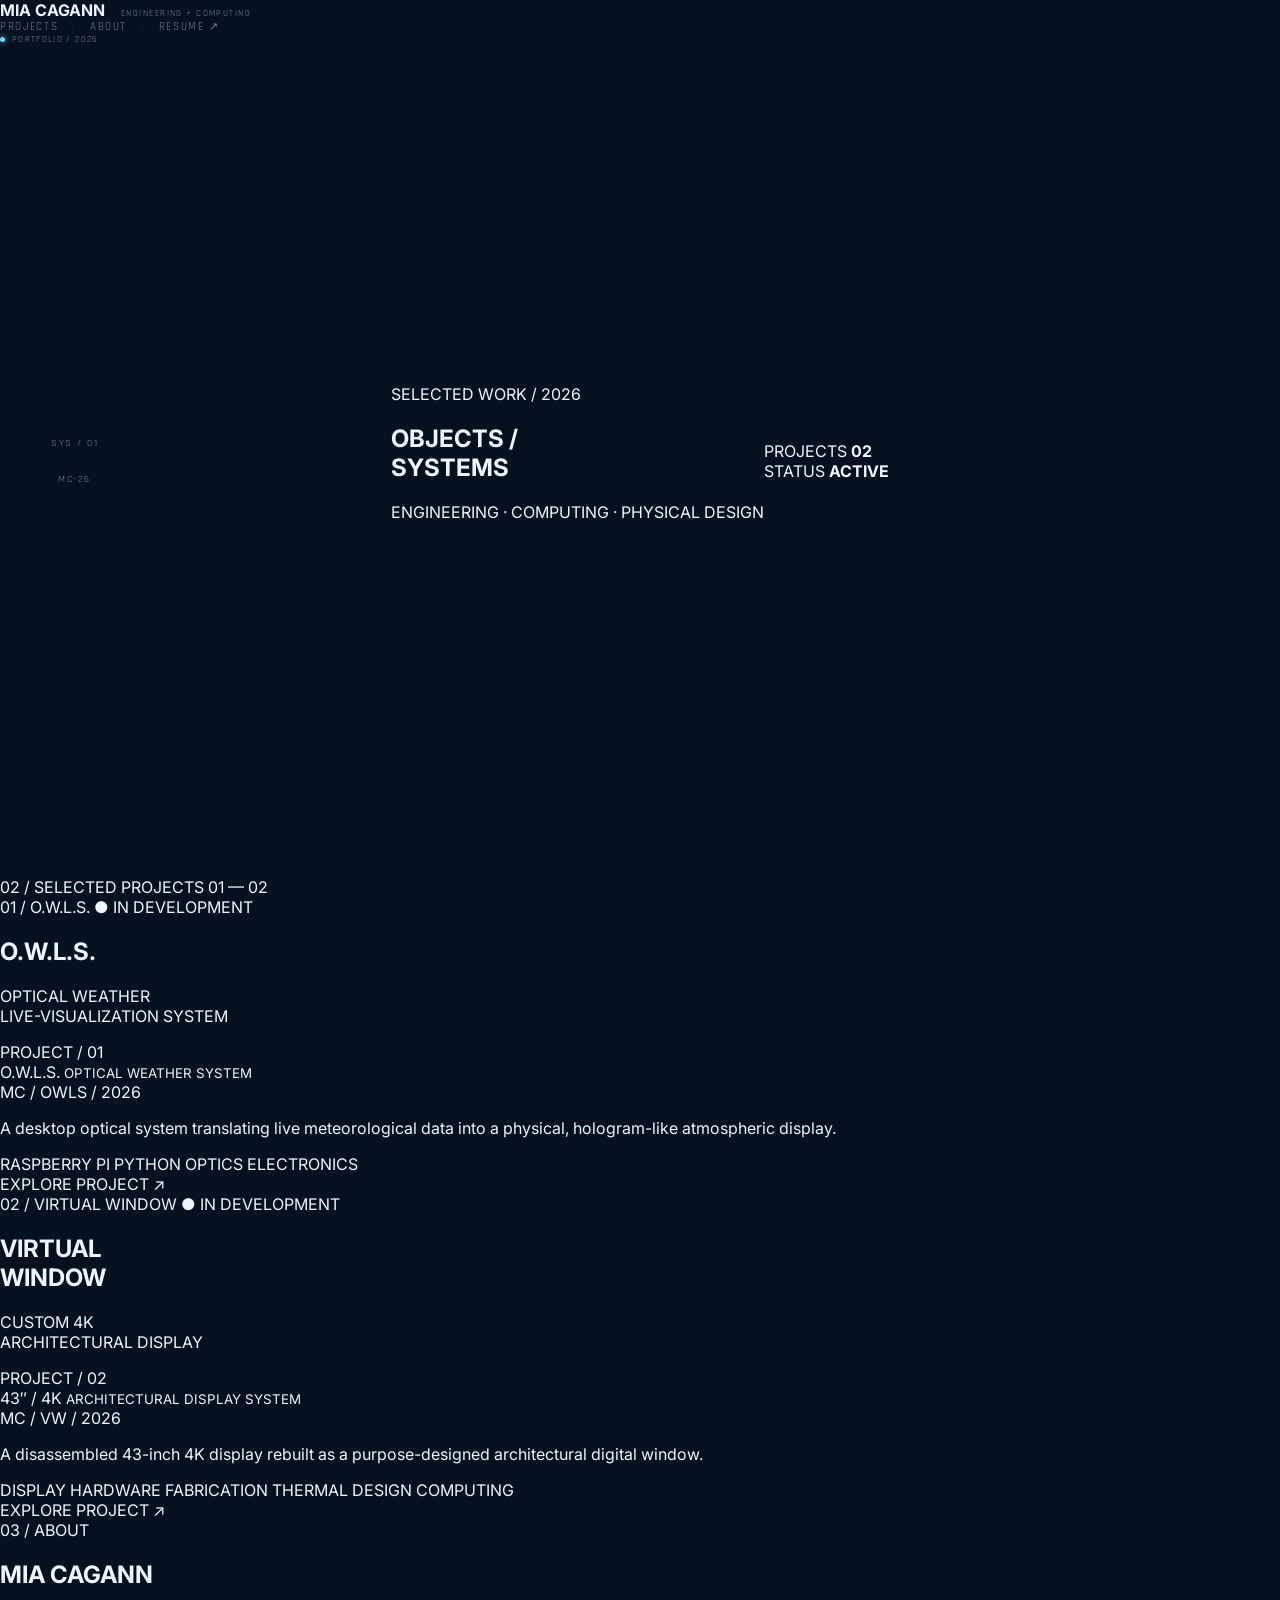
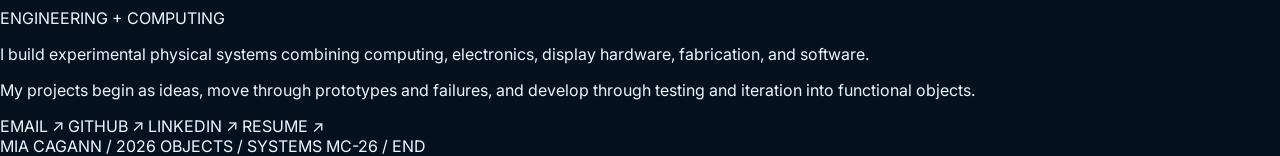
==== index.html @ 63293a2d "Update index.html" ====
<!DOCTYPE html>
<html lang="en">

<head>
    <meta charset="UTF-8">
    <meta name="viewport" content="width=device-width, initial-scale=1.0">

    <title>Mia Cagann | Engineering Portfolio</title>

    <link rel="stylesheet" href="style.css">
</head>

<body>

    <!-- HEADER -->

    <header class="site-header">

        <a class="identity" href="index.html">
            <strong>MIA CAGANN</strong>
            <span>ENGINEERING + COMPUTING</span>
        </a>

        <nav class="navigation">
            <a href="#projects">PROJECTS</a>
            <span>|</span>
            <a href="#about">ABOUT</a>
            <span>|</span>
            <a href="#">RESUME ↗</a>
        </nav>

        <div class="system-status">
            <span class="status-dot"></span>
            <span>PORTFOLIO / 2026</span>
        </div>

    </header>


    <main>

        <!-- HERO -->

        <section class="hero">

            <div class="hero-index">
                <span>SYS / 01</span>
                <div></div>
                <span>MC-26</span>
            </div>

            <div class="hero-main">

                <span class="eyebrow">SELECTED WORK / 2026</span>

                <h1>
                    OBJECTS /<br>
                    SYSTEMS
                </h1>

                <p>
                    ENGINEERING · COMPUTING · PHYSICAL DESIGN
                </p>

            </div>

            <div class="hero-meta">

                <div>
                    <span>PROJECTS</span>
                    <strong>02</strong>
                </div>

                <div>
                    <span>STATUS</span>
                    <strong class="active">ACTIVE</strong>
                </div>

            </div>

        </section>


        <!-- PROJECTS -->

        <section class="work" id="projects">

            <div class="work-heading">
                <span>02 / SELECTED PROJECTS</span>
                <span>01 — 02</span>
            </div>


            <!-- PROJECT 01 -->

            <article class="project project-left">

                <div class="project-topline">

                    <span>01 / O.W.L.S.</span>

                    <span class="active">
                        ● IN DEVELOPMENT
                    </span>

                </div>


                <div class="project-title">

                    <h2>O.W.L.S.</h2>

                    <p>
                        OPTICAL WEATHER<br>
                        LIVE-VISUALIZATION SYSTEM
                    </p>

                </div>


                <a class="project-image" href="owls.html">

                    <div class="image-grid"></div>

                    <span class="image-label">
                        PROJECT / 01
                    </span>

                    <div class="image-center">
                        <span>O.W.L.S.</span>
                        <small>OPTICAL WEATHER SYSTEM</small>
                    </div>

                    <span class="image-code">
                        MC / OWLS / 2026
                    </span>

                </a>


                <div class="project-bottom">

                    <p class="project-summary">
                        A desktop optical system translating live
                        meteorological data into a physical,
                        hologram-like atmospheric display.
                    </p>

                    <div class="project-tags">
                        <span>RASPBERRY PI</span>
                        <span>PYTHON</span>
                        <span>OPTICS</span>
                        <span>ELECTRONICS</span>
                    </div>

                    <a class="project-link" href="owls.html">
                        EXPLORE PROJECT ↗
                    </a>

                </div>

            </article>


            <!-- PROJECT 02 -->

            <article class="project project-right">

                <div class="project-topline">

                    <span>02 / VIRTUAL WINDOW</span>

                    <span class="active">
                        ● IN DEVELOPMENT
                    </span>

                </div>


                <div class="project-title">

                    <h2>
                        VIRTUAL<br>
                        WINDOW
                    </h2>

                    <p>
                        CUSTOM 4K<br>
                        ARCHITECTURAL DISPLAY
                    </p>

                </div>


                <a class="project-image" href="virtual-window.html">

                    <div class="image-grid"></div>

                    <span class="image-label">
                        PROJECT / 02
                    </span>

                    <div class="image-center">
                        <span>43″ / 4K</span>
                        <small>ARCHITECTURAL DISPLAY SYSTEM</small>
                    </div>

                    <span class="image-code">
                        MC / VW / 2026
                    </span>

                </a>


                <div class="project-bottom">

                    <p class="project-summary">
                        A disassembled 43-inch 4K display rebuilt
                        as a purpose-designed architectural
                        digital window.
                    </p>

                    <div class="project-tags">
                        <span>DISPLAY HARDWARE</span>
                        <span>FABRICATION</span>
                        <span>THERMAL DESIGN</span>
                        <span>COMPUTING</span>
                    </div>

                    <a class="project-link" href="virtual-window.html">
                        EXPLORE PROJECT ↗
                    </a>

                </div>

            </article>

        </section>


        <!-- ABOUT -->

        <section class="about" id="about">

            <div class="about-heading">
                <span>03 / ABOUT</span>
            </div>

            <div class="about-layout">

                <div class="about-name">
                    <h2>MIA CAGANN</h2>
                    <span>ENGINEERING + COMPUTING</span>
                </div>

                <div class="about-text">

                    <p>
                        I build experimental physical systems combining
                        computing, electronics, display hardware,
                        fabrication, and software.
                    </p>

                    <p>
                        My projects begin as ideas, move through prototypes
                        and failures, and develop through testing and
                        iteration into functional objects.
                    </p>

                </div>

                <div class="about-links">
                    <a href="mailto:YOUR-EMAIL-HERE">EMAIL ↗</a>
                    <a href="https://github.com/mcag05">GITHUB ↗</a>
                    <a href="#">LINKEDIN ↗</a>
                    <a href="#">RESUME ↗</a>
                </div>

            </div>

        </section>

    </main>


    <!-- FOOTER -->

    <footer class="footer">

        <span>MIA CAGANN / 2026</span>

        <span>
            OBJECTS / SYSTEMS
        </span>

        <span>MC-26 / END</span>

    </footer>

</body>

</html>
---- style.css ----
@import url('https://fonts.googleapis.com/css2?family=Inter:wght@300;400;500&family=Rajdhani:wght@400;500;600&display=swap');

:root {
    --background: #06111f;
    --text: #edf5ff;
    --muted: #70859b;
    --accent: #79cfff;
    --line: rgba(121, 207, 255, 0.18);
}

/* RESET */

* {
    box-sizing: border-box;
}

html,
body {
    margin: 0;
    padding: 0;
    width: 100%;
    min-height: 100%;
}

body {
    background: #06111f;
    color: #edf5ff;
    font-family: 'Inter', Arial, sans-serif;
}

a {
    color: inherit;
    text-decoration: none;
}

/* HEADER */

/* HEADER */

.hud-header {
    width: 92%;
    height: 68px;
    margin: 0 auto;

    display: flex;
    align-items: center;
    justify-content: space-between;

    border-bottom: 1px solid var(--line);
}

.identity {
    display: flex;
    align-items: baseline;
    gap: 16px;
}

.identity h1 {
    margin: 0;

    font-family: 'Rajdhani', sans-serif;
    font-size: 18px;
    font-weight: 500;
    letter-spacing: 0.14em;

    color: var(--text);
}

.identity span {
    font-family: 'Rajdhani', sans-serif;
    font-size: 9px;
    letter-spacing: 0.16em;

    color: var(--muted);
}

.navigation {
    display: flex;
    align-items: center;
    gap: 14px;

    font-family: 'Rajdhani', sans-serif;
    font-size: 11px;
    letter-spacing: 0.15em;
}

.navigation a {
    color: var(--muted);
    transition: color 0.2s ease;
}

.navigation a:hover {
    color: var(--accent);
}

.navigation span {
    color: var(--line);
}

.system-status {
    display: flex;
    align-items: center;
    gap: 7px;

    font-family: 'Rajdhani', sans-serif;
    font-size: 9px;
    letter-spacing: 0.15em;

    color: var(--muted);
}

.status-dot {
    width: 5px;
    height: 5px;

    background: var(--accent);
    border-radius: 50%;

    box-shadow: 0 0 6px var(--accent);
}

/* HERO */

.hero {
    width: 92%;
    height: calc(100vh - 68px);
    min-height: 600px;
    margin: 0 auto;

    position: relative;

    display: flex;
    flex-direction: row;
    align-items: center;
    justify-content: center;
}

.hero-content {
    width: min(70%, 1000px);
}

.hero-label {
    margin: 0 0 20px;

    font-family: 'Rajdhani', sans-serif;
    font-size: 12px;
    letter-spacing: 0.28em;

    color: #79cfff;
}

.hero-content h2 {
    margin: 0;

    font-family: 'Rajdhani', sans-serif;
    font-size: clamp(64px, 7vw, 120px);
    font-weight: 500;
    line-height: 0.88;
    letter-spacing: -0.02em;

    color: #edf5ff;
}

.hero-description {
    margin: 28px 0 0;

    font-family: 'Rajdhani', sans-serif;
    font-size: 10px;
    font-weight: 400;
    letter-spacing: 0.18em;

    color: var(--muted);
}

/* LEFT HUD INDEX */

.hero-index {
    position: absolute;
    left: 0;
    top: 50%;

    transform: translateY(-50%);

    display: flex;
    flex-direction: column;
    align-items: center;
    gap: 12px;

    font-family: 'Rajdhani', sans-serif;
    font-size: 10px;
    letter-spacing: 0.15em;

    color: #70859b;
}

.index-line {
    width: 1px;
    height: 70px;

    background: rgba(121, 207, 255, 0.18);
}

/* BOTTOM-RIGHT DATA */

.hero-data {
    position: absolute;
    right: 0;
    bottom: 45px;

    display: flex;
    flex-direction: row;
    gap: 45px;
}

.data-item {
    display: flex;
    flex-direction: column;
    gap: 5px;
}

.data-label {
    font-family: 'Rajdhani', sans-serif;
    font-size: 9px;
    letter-spacing: 0.20em;

    color: #70859b;
}

.data-value {
    font-family: 'Rajdhani', sans-serif;
    font-size: 13px;
    letter-spacing: 0.12em;

    color: #edf5ff;
}

.data-value.active {
    color: #79cfff;
}
/* PROJECTS */

.projects {
    width: 92%;
    margin: 0 auto;
    padding: 110px 0;
    border-top: 1px solid var(--line);
}

.section-header {
    display: grid;
    grid-template-columns: 1fr 3fr 1fr;
    align-items: end;
}

.section-number {
    font-family: 'Rajdhani', sans-serif;
    font-size: 11px;
    letter-spacing: 0.18em;
    color: var(--muted);
}

.section-title p {
    margin: 0 0 10px;

    font-family: 'Rajdhani', sans-serif;
    font-size: 9px;
    letter-spacing: 0.28em;

    color: var(--accent);
}

.section-title h2 {
    margin: 0;

    font-family: 'Rajdhani', sans-serif;
    font-size: 38px;
    font-weight: 400;
    letter-spacing: 0.08em;

    color: var(--text);
}

.section-count {
    display: flex;
    justify-content: space-between;

    font-family: 'Rajdhani', sans-serif;
    font-size: 9px;
    letter-spacing: 0.18em;

    color: var(--muted);
}
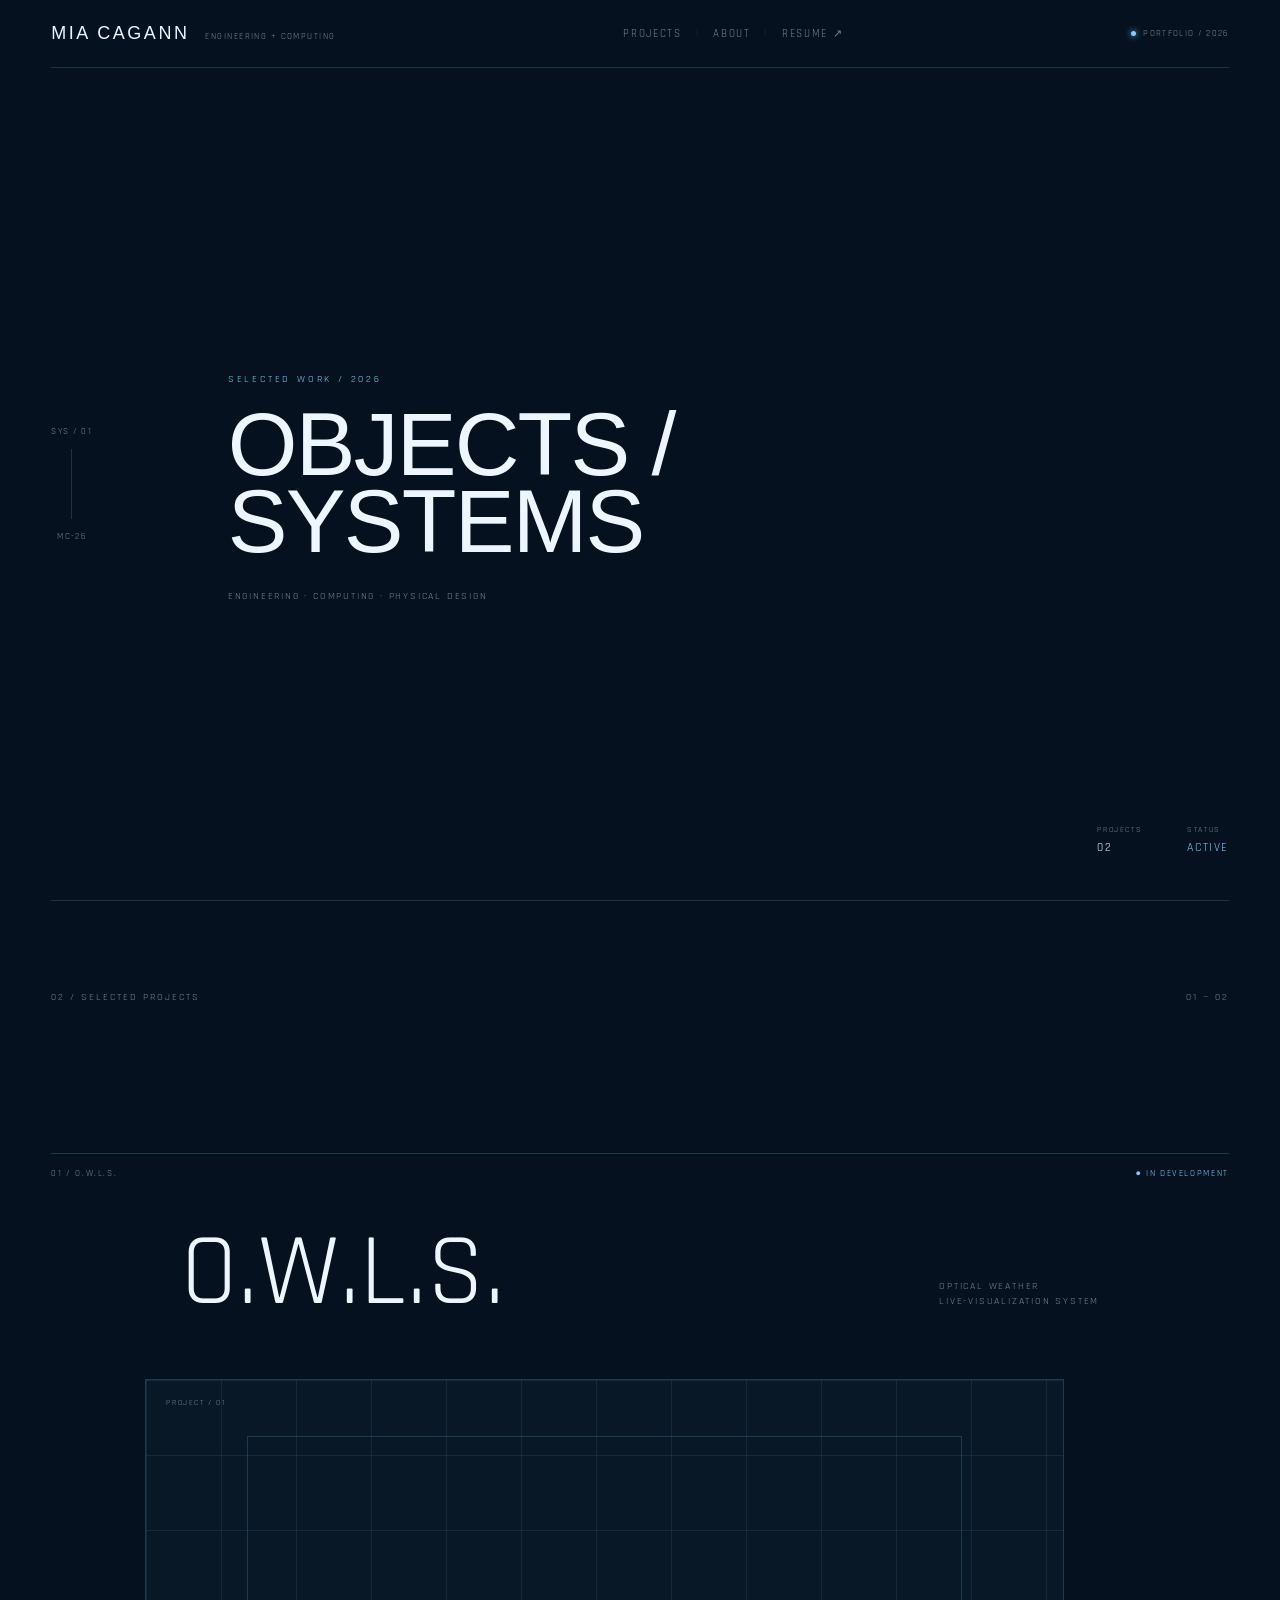
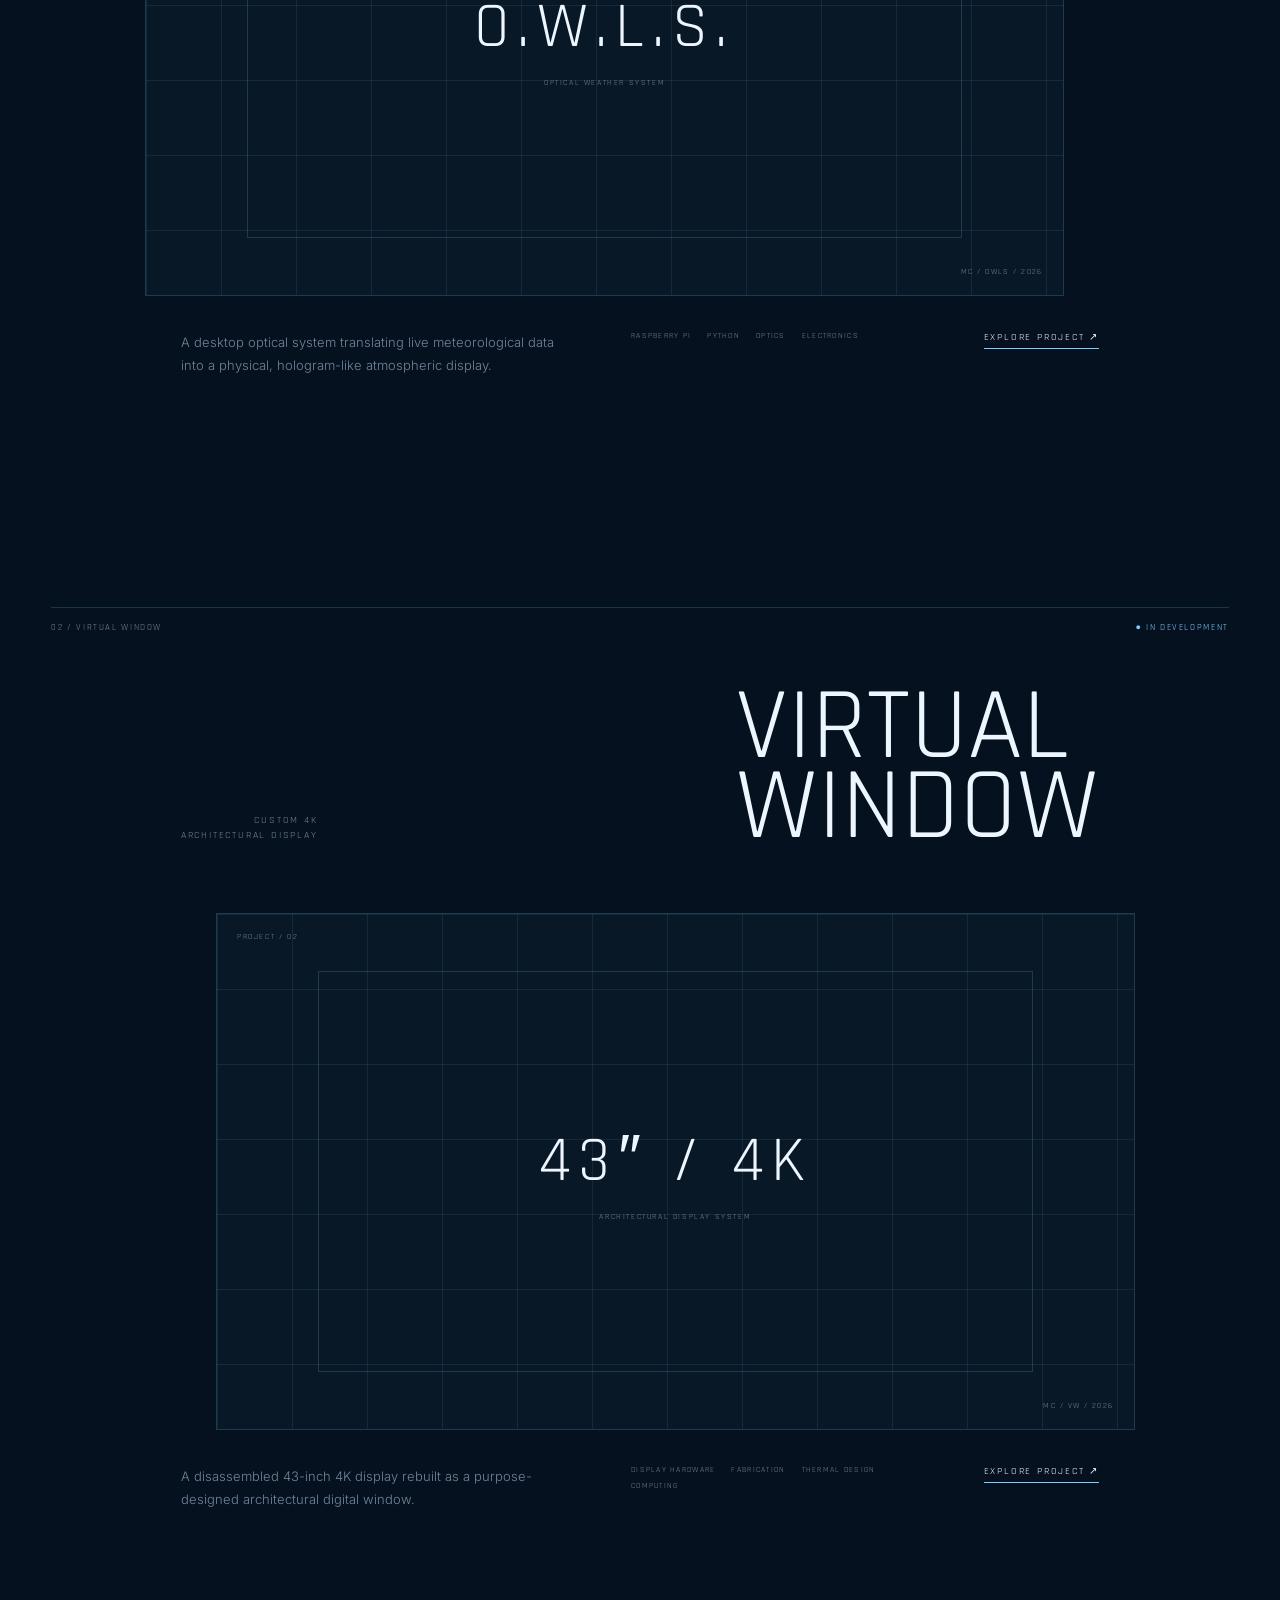
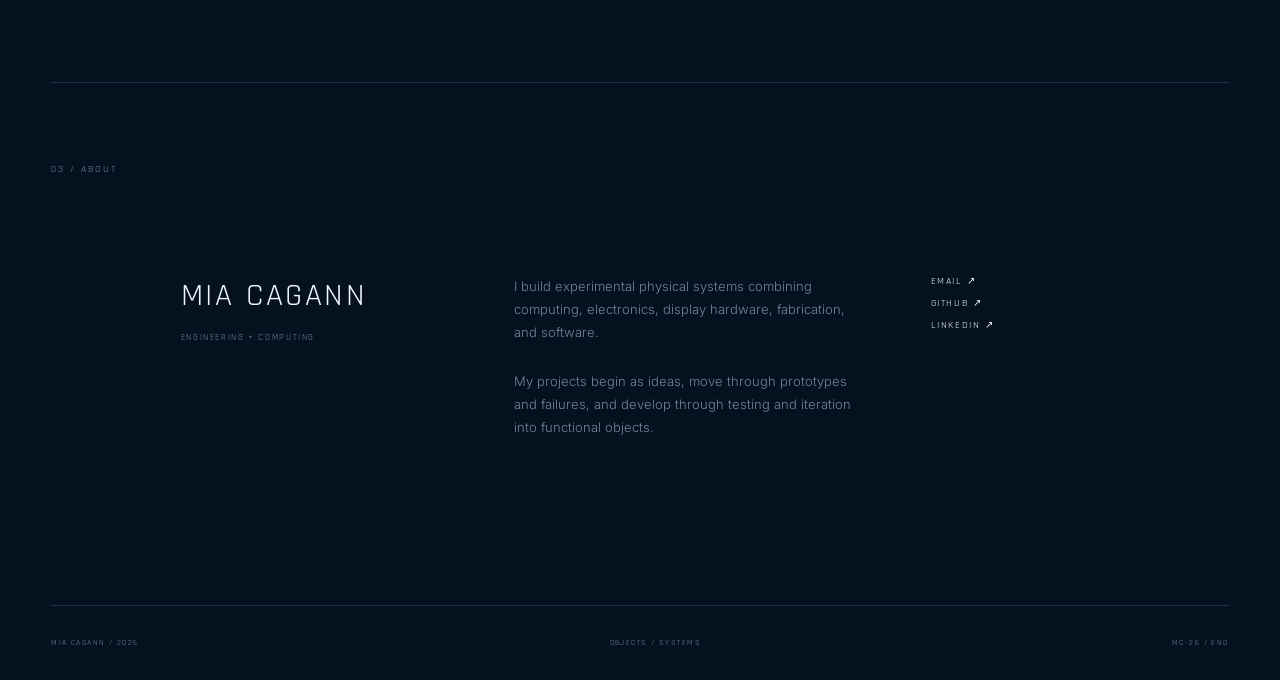
==== commit 7284d0ee: "Update index.html" ====
--- a/index.html
+++ b/index.html
@@ -270,10 +270,9 @@
                 </div>
 
                 <div class="about-links">
-                    <a href="mailto:YOUR-EMAIL-HERE">EMAIL ↗</a>
+                    <a href="mailto:mcagann80@gmail.comE">EMAIL ↗</a>
                     <a href="https://github.com/mcag05">GITHUB ↗</a>
-                    <a href="#">LINKEDIN ↗</a>
-                    <a href="#">RESUME ↗</a>
+                    <a href="https://www.linkedin.com/in/mia-cagann-6ab14032b/" target="_blank" rel="noopener noreferrer">LINKEDIN ↗</a>
                 </div>
 
             </div>
--- a/style.css
+++ b/style.css
@@ -2,29 +2,31 @@
 
 :root {
     --background: #06111f;
+    --surface: #091827;
     --text: #edf5ff;
     --muted: #70859b;
     --accent: #79cfff;
     --line: rgba(121, 207, 255, 0.18);
-}
-
-/* RESET */
+    --page: 92%;
+}
 
 * {
     box-sizing: border-box;
+}
+
+html {
+    scroll-behavior: smooth;
 }
 
 html,
 body {
     margin: 0;
     padding: 0;
-    width: 100%;
-    min-height: 100%;
 }
 
 body {
-    background: #06111f;
-    color: #edf5ff;
+    background: var(--background);
+    color: var(--text);
     font-family: 'Inter', Arial, sans-serif;
 }
 
@@ -33,12 +35,24 @@
     text-decoration: none;
 }
 
-/* HEADER */
-
-/* HEADER */
-
-.hud-header {
-    width: 92%;
+.active {
+    color: var(--accent) !important;
+}
+
+.eyebrow {
+    font-family: 'Rajdhani', sans-serif;
+    font-size: 10px;
+    letter-spacing: 0.28em;
+    color: var(--accent);
+}
+
+
+/* ============================================================
+   HEADER
+============================================================ */
+
+.site-header {
+    width: var(--page);
     height: 68px;
     margin: 0 auto;
 
@@ -55,22 +69,17 @@
     gap: 16px;
 }
 
-.identity h1 {
-    margin: 0;
-
+.identity strong {
     font-family: 'Rajdhani', sans-serif;
     font-size: 18px;
     font-weight: 500;
     letter-spacing: 0.14em;
-
-    color: var(--text);
 }
 
 .identity span {
     font-family: 'Rajdhani', sans-serif;
     font-size: 9px;
     letter-spacing: 0.16em;
-
     color: var(--muted);
 }
 
@@ -93,7 +102,7 @@
     color: var(--accent);
 }
 
-.navigation span {
+.navigation > span {
     color: var(--line);
 }
 
@@ -113,66 +122,53 @@
     width: 5px;
     height: 5px;
 
+    border-radius: 50%;
+
     background: var(--accent);
-    border-radius: 50%;
-
     box-shadow: 0 0 6px var(--accent);
 }
 
-/* HERO */
+
+/* ============================================================
+   HOME / HERO
+============================================================ */
 
 .hero {
-    width: 92%;
+    width: var(--page);
     height: calc(100vh - 68px);
-    min-height: 600px;
+    min-height: 650px;
     margin: 0 auto;
 
     position: relative;
 
     display: flex;
-    flex-direction: row;
     align-items: center;
     justify-content: center;
 }
 
-.hero-content {
-    width: min(70%, 1000px);
-}
-
-.hero-label {
-    margin: 0 0 20px;
-
-    font-family: 'Rajdhani', sans-serif;
-    font-size: 12px;
-    letter-spacing: 0.28em;
-
-    color: #79cfff;
-}
-
-.hero-content h2 {
-    margin: 0;
-
-    font-family: 'Rajdhani', sans-serif;
-    font-size: clamp(64px, 7vw, 120px);
+.hero-main {
+    width: 70%;
+}
+
+.hero-main h1 {
+    margin: 20px 0 0;
+
+    font-family: 'Rajdhani', sans-serif;
+    font-size: clamp(70px, 7vw, 120px);
     font-weight: 500;
-    line-height: 0.88;
+    line-height: 0.86;
     letter-spacing: -0.02em;
-
-    color: #edf5ff;
-}
-
-.hero-description {
-    margin: 28px 0 0;
+}
+
+.hero-main p {
+    margin: 30px 0 0;
 
     font-family: 'Rajdhani', sans-serif;
     font-size: 10px;
-    font-weight: 400;
     letter-spacing: 0.18em;
 
     color: var(--muted);
 }
-
-/* LEFT HUD INDEX */
 
 .hero-index {
     position: absolute;
@@ -187,106 +183,2302 @@
     gap: 12px;
 
     font-family: 'Rajdhani', sans-serif;
-    font-size: 10px;
+    font-size: 9px;
     letter-spacing: 0.15em;
 
-    color: #70859b;
-}
-
-.index-line {
+    color: var(--muted);
+}
+
+.hero-index div {
     width: 1px;
     height: 70px;
 
-    background: rgba(121, 207, 255, 0.18);
-}
-
-/* BOTTOM-RIGHT DATA */
-
-.hero-data {
+    background: var(--line);
+}
+
+.hero-meta {
     position: absolute;
     right: 0;
     bottom: 45px;
 
     display: flex;
-    flex-direction: row;
     gap: 45px;
 }
 
-.data-item {
+.hero-meta div {
     display: flex;
     flex-direction: column;
     gap: 5px;
 }
 
-.data-label {
+.hero-meta span {
+    font-family: 'Rajdhani', sans-serif;
+    font-size: 8px;
+    letter-spacing: 0.2em;
+
+    color: var(--muted);
+}
+
+.hero-meta strong {
+    font-family: 'Rajdhani', sans-serif;
+    font-size: 12px;
+    font-weight: 400;
+    letter-spacing: 0.12em;
+}
+
+
+/* ============================================================
+   HOME / WORK
+============================================================ */
+
+.work {
+    width: var(--page);
+    margin: 0 auto;
+    padding: 90px 0 170px;
+
+    border-top: 1px solid var(--line);
+}
+
+.work-heading {
+    display: flex;
+    justify-content: space-between;
+
+    margin-bottom: 150px;
+
+    font-family: 'Rajdhani', sans-serif;
+    font-size: 10px;
+    letter-spacing: 0.2em;
+
+    color: var(--muted);
+}
+
+
+/* ============================================================
+   HOME / PROJECT
+============================================================ */
+
+.project {
+    margin-bottom: 230px;
+}
+
+.project:last-child {
+    margin-bottom: 0;
+}
+
+.project-topline {
+    display: flex;
+    justify-content: space-between;
+
+    padding-top: 14px;
+
+    border-top: 1px solid var(--line);
+
     font-family: 'Rajdhani', sans-serif;
     font-size: 9px;
-    letter-spacing: 0.20em;
-
-    color: #70859b;
-}
-
-.data-value {
-    font-family: 'Rajdhani', sans-serif;
+    letter-spacing: 0.18em;
+
+    color: var(--muted);
+}
+
+.project-title {
+    width: 78%;
+    margin: 55px auto 65px;
+
+    display: flex;
+    align-items: flex-end;
+    justify-content: space-between;
+}
+
+.project-title h2 {
+    margin: 0;
+
+    font-family: 'Rajdhani', sans-serif;
+    font-size: clamp(70px, 8vw, 130px);
+    font-weight: 400;
+    line-height: 0.78;
+    letter-spacing: 0.01em;
+}
+
+.project-title p {
+    margin: 0 0 5px;
+
+    font-family: 'Rajdhani', sans-serif;
+    font-size: 10px;
+    line-height: 1.5;
+    letter-spacing: 0.18em;
+
+    color: var(--muted);
+}
+
+.project-right .project-title {
+    flex-direction: row-reverse;
+}
+
+.project-right .project-title p {
+    text-align: right;
+}
+
+
+/* ============================================================
+   HOME / PROJECT IMAGE
+============================================================ */
+
+.project-image {
+    width: 78%;
+    aspect-ratio: 16 / 9;
+    margin: 0 auto;
+
+    display: block;
+    position: relative;
+
+    overflow: hidden;
+
+    border: 1px solid var(--line);
+    background: var(--surface);
+}
+
+.project-left .project-image {
+    margin-left: 8%;
+}
+
+.project-right .project-image {
+    margin-right: 8%;
+}
+
+.image-grid {
+    position: absolute;
+    inset: 0;
+
+    opacity: 0.55;
+
+    background-image:
+        linear-gradient(var(--line) 1px, transparent 1px),
+        linear-gradient(90deg, var(--line) 1px, transparent 1px);
+
+    background-size: 75px 75px;
+}
+
+.project-image::after,
+.case-visual::after {
+    content: "";
+
+    position: absolute;
+    inset: 11%;
+
+    border: 1px solid var(--line);
+}
+
+.image-label {
+    position: absolute;
+    left: 20px;
+    top: 18px;
+
+    z-index: 2;
+
+    font-family: 'Rajdhani', sans-serif;
+    font-size: 8px;
+    letter-spacing: 0.2em;
+
+    color: var(--muted);
+}
+
+.image-center {
+    position: absolute;
+    inset: 0;
+
+    z-index: 2;
+
+    display: flex;
+    flex-direction: column;
+    align-items: center;
+    justify-content: center;
+}
+
+.image-center > span {
+    font-family: 'Rajdhani', sans-serif;
+    font-size: clamp(40px, 5vw, 80px);
+    letter-spacing: 0.12em;
+}
+
+.image-center small {
+    margin-top: 10px;
+
+    font-family: 'Rajdhani', sans-serif;
+    font-size: 8px;
+    letter-spacing: 0.2em;
+
+    color: var(--muted);
+}
+
+.image-code {
+    position: absolute;
+    right: 20px;
+    bottom: 18px;
+
+    z-index: 2;
+
+    font-family: 'Rajdhani', sans-serif;
+    font-size: 8px;
+    letter-spacing: 0.18em;
+
+    color: var(--muted);
+}
+
+
+/* ============================================================
+   HOME / PROJECT DESCRIPTION
+============================================================ */
+
+.project-bottom {
+    width: 78%;
+    margin: 35px auto 0;
+
+    display: grid;
+    grid-template-columns: 2fr 1.5fr auto;
+    gap: 60px;
+
+    align-items: start;
+}
+
+.project-summary {
+    max-width: 480px;
+    margin: 0;
+
     font-size: 13px;
-    letter-spacing: 0.12em;
-
-    color: #edf5ff;
-}
-
-.data-value.active {
-    color: #79cfff;
-}
-/* PROJECTS */
-
-.projects {
-    width: 92%;
+    font-weight: 300;
+    line-height: 1.8;
+
+    color: var(--muted);
+}
+
+.project-tags {
+    display: flex;
+    flex-wrap: wrap;
+    gap: 6px 16px;
+
+    font-family: 'Rajdhani', sans-serif;
+    font-size: 8px;
+    letter-spacing: 0.16em;
+
+    color: var(--muted);
+}
+
+.project-link {
+    padding-bottom: 5px;
+
+    border-bottom: 1px solid var(--accent);
+
+    white-space: nowrap;
+
+    font-family: 'Rajdhani', sans-serif;
+    font-size: 10px;
+    letter-spacing: 0.18em;
+
+    color: var(--text);
+}
+
+.project-link:hover {
+    color: var(--accent);
+}
+
+
+/* ============================================================
+   ABOUT
+============================================================ */
+
+.about {
+    width: var(--page);
     margin: 0 auto;
-    padding: 110px 0;
+    padding: 80px 0 140px;
+
     border-top: 1px solid var(--line);
 }
 
-.section-header {
+.about-heading {
+    margin-bottom: 100px;
+
+    font-family: 'Rajdhani', sans-serif;
+    font-size: 10px;
+    letter-spacing: 0.2em;
+
+    color: var(--muted);
+}
+
+.about-layout {
+    width: 78%;
+    margin: 0 auto;
+
+    display: grid;
+    grid-template-columns: 1.5fr 2fr 1fr;
+    gap: 80px;
+}
+
+.about-name h2 {
+    margin: 0 0 8px;
+
+    font-family: 'Rajdhani', sans-serif;
+    font-size: 32px;
+    font-weight: 400;
+    letter-spacing: 0.08em;
+}
+
+.about-name span {
+    font-family: 'Rajdhani', sans-serif;
+    font-size: 9px;
+    letter-spacing: 0.18em;
+
+    color: var(--muted);
+}
+
+.about-text p {
+    margin: 0 0 25px;
+
+    font-size: 13px;
+    font-weight: 300;
+    line-height: 1.8;
+
+    color: var(--muted);
+}
+
+.about-links {
+    display: flex;
+    flex-direction: column;
+    gap: 10px;
+
+    font-family: 'Rajdhani', sans-serif;
+    font-size: 10px;
+    letter-spacing: 0.16em;
+}
+
+.about-links a:hover {
+    color: var(--accent);
+}
+
+
+/* ============================================================
+   FOOTER
+============================================================ */
+
+.footer {
+    width: var(--page);
+    min-height: 75px;
+    margin: 0 auto;
+
+    display: flex;
+    align-items: center;
+    justify-content: space-between;
+
+    border-top: 1px solid var(--line);
+
+    font-family: 'Rajdhani', sans-serif;
+    font-size: 8px;
+    letter-spacing: 0.18em;
+
+    color: var(--muted);
+}
+
+
+/* ============================================================
+   CASE STUDY HERO
+============================================================ */
+
+.case-hero {
+    width: var(--page);
+    min-height: 700px;
+    margin: 0 auto;
+
     display: grid;
     grid-template-columns: 1fr 3fr 1fr;
-    align-items: end;
-}
-
-.section-number {
+    align-items: center;
+}
+
+.case-number {
+    align-self: center;
+
+    font-family: 'Rajdhani', sans-serif;
+    font-size: 10px;
+    letter-spacing: 0.2em;
+
+    color: var(--muted);
+}
+
+.case-title h1 {
+    margin: 20px 0 25px;
+
+    font-family: 'Rajdhani', sans-serif;
+    font-size: clamp(75px, 9vw, 145px);
+    font-weight: 400;
+    line-height: 0.8;
+    letter-spacing: 0.01em;
+}
+
+.case-title p {
+    margin: 0;
+
     font-family: 'Rajdhani', sans-serif;
     font-size: 11px;
+    line-height: 1.5;
+    letter-spacing: 0.2em;
+
+    color: var(--muted);
+}
+
+.case-status {
+    display: flex;
+    flex-direction: column;
+    gap: 22px;
+}
+
+.case-status div {
+    display: flex;
+    flex-direction: column;
+    gap: 4px;
+}
+
+.case-status span {
+    font-family: 'Rajdhani', sans-serif;
+    font-size: 8px;
     letter-spacing: 0.18em;
-    color: var(--muted);
-}
-
-.section-title p {
-    margin: 0 0 10px;
+
+    color: var(--muted);
+}
+
+.case-status strong {
+    font-family: 'Rajdhani', sans-serif;
+    font-size: 11px;
+    font-weight: 400;
+    letter-spacing: 0.12em;
+}
+
+
+/* ============================================================
+   CASE STUDY HERO IMAGE
+============================================================ */
+
+.case-visual {
+    width: 84%;
+    aspect-ratio: 16 / 8;
+    margin: 0 auto 170px;
+
+    position: relative;
+
+    overflow: hidden;
+
+    border: 1px solid var(--line);
+    background: var(--surface);
+}
+
+
+/* ============================================================
+   CASE STUDY SECTIONS
+============================================================ */
+
+.case-section {
+    width: var(--page);
+    margin: 0 auto;
+    padding: 120px 0;
+
+    display: grid;
+    grid-template-columns: 1fr 2fr 2fr;
+
+    border-top: 1px solid var(--line);
+}
+
+.case-section-number {
+    font-family: 'Rajdhani', sans-serif;
+    font-size: 10px;
+    letter-spacing: 0.18em;
+
+    color: var(--muted);
+}
+
+.case-section-title {
+    padding-right: 70px;
+}
+
+.case-section-title > span {
+    display: block;
+    margin-bottom: 15px;
 
     font-family: 'Rajdhani', sans-serif;
     font-size: 9px;
-    letter-spacing: 0.28em;
+    letter-spacing: 0.22em;
 
     color: var(--accent);
 }
 
-.section-title h2 {
+.case-section-title h2 {
     margin: 0;
 
     font-family: 'Rajdhani', sans-serif;
-    font-size: 38px;
-    font-weight: 400;
-    letter-spacing: 0.08em;
+    font-size: clamp(36px, 4vw, 62px);
+    font-weight: 400;
+    line-height: 0.9;
+    letter-spacing: 0.02em;
+}
+
+.case-section-content {
+    max-width: 680px;
+}
+
+.case-section-content > p {
+    margin: 0 0 35px;
+    max-width: 600px;
+
+    font-size: 13px;
+    font-weight: 300;
+    line-height: 1.9;
+
+    color: var(--muted);
+}
+
+.case-section-content .large-copy {
+    font-family: 'Rajdhani', sans-serif;
+    font-size: clamp(22px, 2.4vw, 36px);
+    font-weight: 400;
+    line-height: 1.25;
 
     color: var(--text);
 }
 
-.section-count {
+
+/* ============================================================
+   PROCESS IMAGE PLACEHOLDERS
+============================================================ */
+
+.process-placeholder {
+    width: 100%;
+    aspect-ratio: 16 / 10;
+    margin: 50px 0 15px;
+
+    display: flex;
+    align-items: center;
+    justify-content: center;
+
+    border: 1px solid var(--line);
+
+    background:
+        linear-gradient(var(--line) 1px, transparent 1px),
+        linear-gradient(90deg, var(--line) 1px, transparent 1px),
+        var(--surface);
+
+    background-size: 60px 60px;
+
+    font-family: 'Rajdhani', sans-serif;
+    font-size: 9px;
+    letter-spacing: 0.2em;
+
+    color: var(--muted);
+}
+
+.process-placeholder.tall {
+    aspect-ratio: 4 / 3;
+}
+
+.caption {
+    font-family: 'Rajdhani', sans-serif;
+    font-size: 8px !important;
+    letter-spacing: 0.16em;
+}
+
+
+/* ============================================================
+   ENGINEERING DRAWINGS
+============================================================ */
+
+.drawing-block {
+    width: 100%;
+    margin-top: 55px;
+}
+
+.drawing-image {
+    width: 100%;
+    padding: 18px;
+
+    overflow: hidden;
+
+    background: #edf5ff;
+    border: 1px solid var(--line);
+}
+
+.drawing-image img {
+    display: block;
+
+    width: 100%;
+    height: auto;
+
+    transition: transform 0.35s ease;
+}
+
+.drawing-image:hover img {
+    transform: scale(1.015);
+}
+
+.drawing-caption {
+    padding: 16px 0;
+
+    display: grid;
+    grid-template-columns: 1fr 1fr;
+    gap: 30px;
+
+    border-bottom: 1px solid var(--line);
+}
+
+.drawing-caption div {
+    display: flex;
+    flex-direction: column;
+    gap: 4px;
+}
+
+.drawing-caption span {
+    font-family: 'Rajdhani', sans-serif;
+    font-size: 8px;
+    letter-spacing: 0.18em;
+
+    color: var(--muted);
+}
+
+.drawing-caption strong {
+    font-family: 'Rajdhani', sans-serif;
+    font-size: 10px;
+    font-weight: 400;
+    letter-spacing: 0.12em;
+}
+
+
+/* ============================================================
+   SPECS
+============================================================ */
+
+.spec-grid {
+    margin-top: 55px;
+
+    display: grid;
+    grid-template-columns: repeat(2, 1fr);
+
+    border-top: 1px solid var(--line);
+}
+
+.spec-grid div {
+    padding: 18px 15px 18px 0;
+
+    display: flex;
+    flex-direction: column;
+    gap: 6px;
+
+    border-bottom: 1px solid var(--line);
+}
+
+.spec-grid div:nth-child(odd) {
+    border-right: 1px solid var(--line);
+}
+
+.spec-grid div:nth-child(even) {
+    padding-left: 20px;
+}
+
+.spec-grid span,
+.build-status span {
+    font-family: 'Rajdhani', sans-serif;
+    font-size: 8px;
+    letter-spacing: 0.18em;
+
+    color: var(--muted);
+}
+
+.spec-grid strong,
+.build-status strong {
+    font-family: 'Rajdhani', sans-serif;
+    font-size: 12px;
+    font-weight: 400;
+    letter-spacing: 0.12em;
+}
+
+
+/* ============================================================
+   COMPONENTS
+============================================================ */
+
+.component-list {
+    border-top: 1px solid var(--line);
+}
+
+.component-list > div {
+    padding: 20px 0;
+
+    display: grid;
+    grid-template-columns: 50px 1.3fr 1fr;
+    gap: 20px;
+
+    border-bottom: 1px solid var(--line);
+}
+
+.component-list span {
+    font-family: 'Rajdhani', sans-serif;
+    font-size: 9px;
+
+    color: var(--muted);
+}
+
+.component-list strong {
+    font-family: 'Rajdhani', sans-serif;
+    font-size: 11px;
+    font-weight: 400;
+    letter-spacing: 0.12em;
+}
+
+.component-list p {
+    margin: 0;
+
+    font-size: 11px;
+
+    color: var(--muted);
+}
+
+
+/* ============================================================
+   DATA MAPPING
+============================================================ */
+
+.mapping-list {
+    margin-top: 50px;
+
+    border-top: 1px solid var(--line);
+}
+
+.mapping-list > div {
+    padding: 18px 0;
+
     display: flex;
     justify-content: space-between;
 
+    border-bottom: 1px solid var(--line);
+
+    font-family: 'Rajdhani', sans-serif;
+    font-size: 10px;
+    letter-spacing: 0.15em;
+}
+
+.mapping-list span {
+    color: var(--muted);
+}
+
+.mapping-list strong {
+    font-weight: 400;
+}
+
+
+/* ============================================================
+   TEST LOG
+============================================================ */
+
+.test-log {
+    border-top: 1px solid var(--line);
+}
+
+.test-log > div {
+    padding: 22px 0;
+
+    display: grid;
+    grid-template-columns: 110px 1fr 1fr;
+    gap: 20px;
+
+    border-bottom: 1px solid var(--line);
+}
+
+.test-log span {
+    font-family: 'Rajdhani', sans-serif;
+    font-size: 8px;
+    letter-spacing: 0.16em;
+
+    color: var(--muted);
+}
+
+.test-log strong {
+    font-family: 'Rajdhani', sans-serif;
+    font-size: 11px;
+    font-weight: 400;
+    letter-spacing: 0.12em;
+}
+
+.test-log p {
+    margin: 0;
+
+    font-size: 11px;
+
+    color: var(--muted);
+}
+
+
+/* ============================================================
+   BUILD STATUS
+============================================================ */
+
+.build-status {
+    margin-top: 50px;
+    padding: 18px 0;
+
+    display: flex;
+    justify-content: space-between;
+
+    border-top: 1px solid var(--line);
+    border-bottom: 1px solid var(--line);
+}
+
+
+/* ============================================================
+   NEXT PROJECT
+============================================================ */
+
+.final-section {
+    padding-bottom: 160px;
+}
+
+.next-project {
+    width: var(--page);
+    margin: 0 auto 130px;
+    padding: 35px 0;
+
+    display: flex;
+    align-items: flex-end;
+    justify-content: space-between;
+
+    border-top: 1px solid var(--line);
+    border-bottom: 1px solid var(--line);
+}
+
+.next-project span {
     font-family: 'Rajdhani', sans-serif;
     font-size: 9px;
     letter-spacing: 0.18em;
 
     color: var(--muted);
 }
+
+.next-project strong {
+    font-family: 'Rajdhani', sans-serif;
+    font-size: clamp(30px, 4vw, 58px);
+    font-weight: 400;
+    letter-spacing: 0.04em;
+}
+
+.next-project:hover strong {
+    color: var(--accent);
+}
+
+
+/* ============================================================
+   TABLET
+============================================================ */
+
+@media (max-width: 900px) {
+
+    .identity span,
+    .system-status {
+        display: none;
+    }
+
+    .hero-main {
+        width: 78%;
+    }
+
+    .project-title,
+    .project-image,
+    .project-bottom,
+    .about-layout {
+        width: 88%;
+    }
+
+    .project-left .project-image,
+    .project-right .project-image {
+        margin-left: auto;
+        margin-right: auto;
+    }
+
+    .project-bottom {
+        grid-template-columns: 1fr 1fr;
+    }
+
+    .project-link {
+        grid-column: 1 / -1;
+        justify-self: start;
+    }
+
+    .about-layout {
+        grid-template-columns: 1fr 2fr;
+    }
+
+    .about-links {
+        grid-column: 2;
+    }
+
+    .case-hero {
+        grid-template-columns: 1fr 4fr;
+    }
+
+    .case-status {
+        grid-column: 2;
+        flex-direction: row;
+        margin-bottom: 60px;
+    }
+
+    .case-section {
+        grid-template-columns: 1fr 3fr;
+    }
+
+    .case-section-content {
+        grid-column: 2;
+        margin-top: 60px;
+    }
+}
+
+
+/* ============================================================
+   MOBILE
+============================================================ */
+
+@media (max-width: 600px) {
+
+    :root {
+        --page: 90%;
+    }
+
+    .site-header {
+        height: auto;
+        min-height: 76px;
+
+        flex-direction: column;
+        align-items: flex-start;
+        justify-content: center;
+        gap: 8px;
+
+        padding: 15px 0;
+    }
+
+    .navigation {
+        font-size: 9px;
+        gap: 8px;
+    }
+
+    .hero {
+        height: auto;
+        min-height: 650px;
+
+        justify-content: flex-start;
+    }
+
+    .hero-main {
+        width: 100%;
+        padding-left: 30px;
+    }
+
+    .hero-main h1 {
+        font-size: 54px;
+    }
+
+    .hero-index {
+        display: none;
+    }
+
+    .hero-meta {
+        left: 30px;
+        right: auto;
+
+        gap: 30px;
+    }
+
+    .work {
+        padding-top: 70px;
+    }
+
+    .work-heading {
+        margin-bottom: 100px;
+    }
+
+    .project {
+        margin-bottom: 150px;
+    }
+
+    .project-title {
+        width: 100%;
+        margin: 45px 0;
+
+        display: block;
+    }
+
+    .project-right .project-title {
+        display: block;
+    }
+
+    .project-right .project-title p {
+        text-align: left;
+    }
+
+    .project-title h2 {
+        margin-bottom: 25px;
+
+        font-size: 58px;
+    }
+
+    .project-image {
+        width: 100%;
+        aspect-ratio: 4 / 5;
+    }
+
+    .project-bottom {
+        width: 100%;
+
+        display: block;
+    }
+
+    .project-tags {
+        margin: 30px 0;
+    }
+
+    .project-link {
+        display: inline-block;
+    }
+
+    .about {
+        padding-bottom: 100px;
+    }
+
+    .about-heading {
+        margin-bottom: 70px;
+    }
+
+    .about-layout {
+        width: 100%;
+
+        display: block;
+    }
+
+    .about-text {
+        margin: 50px 0;
+    }
+
+    .footer {
+        padding: 25px 0;
+        gap: 20px;
+
+        flex-wrap: wrap;
+    }
+
+    .case-hero {
+        min-height: 620px;
+
+        display: block;
+
+        padding: 110px 0 70px;
+    }
+
+    .case-number {
+        margin-bottom: 60px;
+    }
+
+    .case-title h1 {
+        font-size: 64px;
+    }
+
+    .case-status {
+        margin-top: 70px;
+
+        display: flex;
+        flex-direction: row;
+        flex-wrap: wrap;
+        gap: 30px;
+    }
+
+    .case-visual {
+        width: 90%;
+        aspect-ratio: 4 / 5;
+        margin-bottom: 100px;
+    }
+
+    .case-section {
+        padding: 80px 0;
+
+        display: block;
+    }
+
+    .case-section-number {
+        margin-bottom: 40px;
+    }
+
+    .case-section-title {
+        padding: 0;
+        margin-bottom: 60px;
+    }
+
+    .case-section-content {
+        margin: 0;
+    }
+
+    .component-list > div,
+    .test-log > div {
+        display: block;
+    }
+
+    .component-list span,
+    .component-list strong,
+    .component-list p,
+    .test-log span,
+    .test-log strong,
+    .test-log p {
+        display: block;
+        margin-bottom: 8px;
+    }
+
+    .spec-grid {
+        grid-template-columns: 1fr;
+    }
+
+    .spec-grid div:nth-child(odd) {
+        border-right: none;
+    }
+
+    .spec-grid div:nth-child(even) {
+        padding-left: 0;
+    }
+
+    .drawing-image {
+        padding: 8px;
+    }
+
+    .drawing-caption {
+        grid-template-columns: 1fr;
+        gap: 12px;
+    }
+
+    .next-project {
+        align-items: flex-start;
+        flex-direction: column;
+        gap: 25px;
+    }
+}
+/* ============================================================
+   O.W.L.S. / LIVE PROJECT PAGE
+============================================================ */
+
+
+/* ------------------------------------------------------------
+   CONCEPT HERO
+------------------------------------------------------------ */
+
+.owls-concept-visual {
+    background:
+        radial-gradient(
+            circle at center,
+            rgba(121, 207, 255, 0.07),
+            transparent 40%
+        ),
+        var(--surface);
+}
+
+.owls-concept-center {
+    position: absolute;
+    inset: 0;
+    z-index: 2;
+
+    display: flex;
+    flex-direction: column;
+    align-items: center;
+    justify-content: center;
+}
+
+.owls-concept-center strong {
+    margin-top: 35px;
+
+    font-family: 'Rajdhani', sans-serif;
+    font-size: 13px;
+    font-weight: 400;
+    letter-spacing: 0.25em;
+}
+
+.owls-concept-center small {
+    margin-top: 9px;
+
+    font-family: 'Rajdhani', sans-serif;
+    font-size: 8px;
+    letter-spacing: 0.2em;
+
+    color: var(--muted);
+}
+
+
+/* ABSTRACT CLOUD SYMBOL */
+
+.concept-cloud {
+    width: 150px;
+    height: 70px;
+
+    position: relative;
+
+    opacity: 0.85;
+
+    filter: drop-shadow(
+        0 0 16px rgba(121, 207, 255, 0.22)
+    );
+}
+
+.concept-cloud span {
+    position: absolute;
+
+    display: block;
+
+    border: 1px solid var(--accent);
+
+    background: rgba(121, 207, 255, 0.025);
+}
+
+.concept-cloud span:nth-child(1) {
+    width: 75px;
+    height: 50px;
+
+    left: 38px;
+    bottom: 0;
+
+    border-radius: 50%;
+}
+
+.concept-cloud span:nth-child(2) {
+    width: 55px;
+    height: 40px;
+
+    left: 10px;
+    bottom: 0;
+
+    border-radius: 50%;
+}
+
+.concept-cloud span:nth-child(3) {
+    width: 60px;
+    height: 42px;
+
+    right: 5px;
+    bottom: 0;
+
+    border-radius: 50%;
+}
+
+
+/* ============================================================
+   PROJECT STATUS MODULE
+============================================================ */
+
+.owls-status-section {
+    width: var(--page);
+    margin: 0 auto 170px;
+
+    padding: 0 0 80px;
+
+    border-top: 1px solid var(--line);
+    border-bottom: 1px solid var(--line);
+}
+
+
+/* STATUS HEADER */
+
+.status-heading {
+    padding: 22px 0 55px;
+
+    display: flex;
+    justify-content: space-between;
+}
+
+.status-heading > div {
+    display: flex;
+    flex-direction: column;
+    gap: 5px;
+}
+
+.status-heading span {
+    font-family: 'Rajdhani', sans-serif;
+    font-size: 8px;
+    letter-spacing: 0.2em;
+
+    color: var(--muted);
+}
+
+.status-heading strong {
+    font-family: 'Rajdhani', sans-serif;
+    font-size: 11px;
+    font-weight: 400;
+    letter-spacing: 0.16em;
+}
+
+.status-build {
+    text-align: right;
+}
+
+
+/* ============================================================
+   ANIMATED PROGRESS BAR
+============================================================ */
+
+.development-progress {
+    margin-bottom: 70px;
+}
+
+.progress-header {
+    margin-bottom: 14px;
+
+    display: flex;
+    justify-content: space-between;
+    align-items: flex-end;
+}
+
+.progress-header span {
+    font-family: 'Rajdhani', sans-serif;
+    font-size: 10px;
+    letter-spacing: 0.18em;
+
+    color: var(--muted);
+}
+
+.progress-header strong {
+    font-family: 'Rajdhani', sans-serif;
+    font-size: 22px;
+    font-weight: 400;
+    letter-spacing: 0.08em;
+
+    color: var(--accent);
+}
+
+.progress-header strong span {
+    font-size: inherit;
+    color: inherit;
+}
+
+.progress-track {
+    width: 100%;
+    height: 5px;
+
+    position: relative;
+
+    overflow: hidden;
+
+    background: rgba(121, 207, 255, 0.08);
+
+    border-left: 1px solid var(--accent);
+    border-right: 1px solid var(--line);
+}
+
+.progress-fill {
+    width: 0%;
+    height: 100%;
+
+    position: relative;
+
+    background: var(--accent);
+
+    box-shadow:
+        0 0 8px rgba(121, 207, 255, 0.6),
+        0 0 20px rgba(121, 207, 255, 0.18);
+
+    transition:
+        width 1.8s cubic-bezier(0.16, 1, 0.3, 1);
+}
+
+.progress-fill::after {
+    content: "";
+
+    position: absolute;
+
+    width: 40px;
+    height: 100%;
+
+    right: 0;
+    top: 0;
+
+    background: linear-gradient(
+        90deg,
+        transparent,
+        rgba(255, 255, 255, 0.65)
+    );
+}
+
+.progress-scale {
+    margin-top: 9px;
+
+    display: flex;
+    justify-content: space-between;
+
+    font-family: 'Rajdhani', sans-serif;
+    font-size: 7px;
+    letter-spacing: 0.12em;
+
+    color: var(--muted);
+}
+
+
+/* ============================================================
+   CURRENT PHASE
+============================================================ */
+
+.current-phase {
+    margin-bottom: 65px;
+    padding: 28px 0;
+
+    display: grid;
+    grid-template-columns: 1fr 2fr 2fr;
+    gap: 50px;
+
+    border-top: 1px solid var(--line);
+    border-bottom: 1px solid var(--line);
+}
+
+.current-phase > span {
+    font-family: 'Rajdhani', sans-serif;
+    font-size: 9px;
+    letter-spacing: 0.18em;
+
+    color: var(--accent);
+}
+
+.current-phase > strong {
+    font-family: 'Rajdhani', sans-serif;
+    font-size: 15px;
+    font-weight: 400;
+    letter-spacing: 0.12em;
+}
+
+.current-phase > p {
+    margin: 0;
+
+    font-size: 11px;
+    font-weight: 300;
+    line-height: 1.7;
+
+    color: var(--muted);
+}
+
+
+/* ============================================================
+   MILESTONES
+============================================================ */
+
+.milestone-list {
+    border-top: 1px solid var(--line);
+}
+
+.milestone {
+    min-height: 52px;
+
+    display: grid;
+    grid-template-columns: 70px 1fr 160px;
+    align-items: center;
+
+    border-bottom: 1px solid var(--line);
+}
+
+.milestone-number {
+    font-family: 'Rajdhani', sans-serif;
+    font-size: 9px;
+
+    color: var(--muted);
+}
+
+.milestone strong {
+    font-family: 'Rajdhani', sans-serif;
+    font-size: 11px;
+    font-weight: 400;
+    letter-spacing: 0.14em;
+}
+
+.milestone-state {
+    justify-self: end;
+
+    display: flex;
+    align-items: center;
+    gap: 7px;
+
+    font-family: 'Rajdhani', sans-serif;
+    font-size: 8px;
+    letter-spacing: 0.16em;
+}
+
+.milestone.complete .milestone-state {
+    color: var(--text);
+}
+
+.milestone.current {
+    position: relative;
+
+    background:
+        linear-gradient(
+            90deg,
+            rgba(121, 207, 255, 0.045),
+            transparent 45%
+        );
+}
+
+.milestone.current::before {
+    content: "";
+
+    position: absolute;
+
+    left: 0;
+    top: 0;
+    bottom: 0;
+
+    width: 2px;
+
+    background: var(--accent);
+
+    box-shadow:
+        0 0 8px rgba(121, 207, 255, 0.7);
+}
+
+.milestone.current .milestone-state {
+    color: var(--accent);
+}
+
+.milestone.queued {
+    color: var(--muted);
+}
+
+
+/* PULSING CURRENT DOT */
+
+.milestone-dot {
+    width: 5px;
+    height: 5px;
+
+    display: inline-block;
+
+    border-radius: 50%;
+
+    background: var(--accent);
+
+    box-shadow:
+        0 0 7px var(--accent);
+
+    animation: owlsPulse 2.4s ease-in-out infinite;
+}
+
+@keyframes owlsPulse {
+
+    0%,
+    100% {
+        opacity: 0.45;
+        box-shadow:
+            0 0 3px rgba(121, 207, 255, 0.35);
+    }
+
+    50% {
+        opacity: 1;
+        box-shadow:
+            0 0 9px rgba(121, 207, 255, 0.9);
+    }
+
+}
+
+
+/* STATUS FOOTER */
+
+.status-footer {
+    margin-top: 50px;
+
+    display: flex;
+    justify-content: space-between;
+}
+
+.status-footer > div {
+    display: flex;
+    flex-direction: column;
+    gap: 5px;
+}
+
+.status-footer > div:last-child {
+    text-align: right;
+}
+
+.status-footer span {
+    font-family: 'Rajdhani', sans-serif;
+    font-size: 8px;
+    letter-spacing: 0.18em;
+
+    color: var(--muted);
+}
+
+.status-footer strong {
+    font-family: 'Rajdhani', sans-serif;
+    font-size: 10px;
+    font-weight: 400;
+    letter-spacing: 0.14em;
+}
+
+
+/* ============================================================
+   DESIGN PRINCIPLES
+============================================================ */
+
+.design-principles {
+    margin-top: 55px;
+
+    border-top: 1px solid var(--line);
+}
+
+.design-principles > div {
+    padding: 22px 0;
+
+    display: grid;
+    grid-template-columns: 50px 1.3fr 1.5fr;
+    gap: 20px;
+
+    border-bottom: 1px solid var(--line);
+}
+
+.design-principles span {
+    font-family: 'Rajdhani', sans-serif;
+    font-size: 9px;
+
+    color: var(--muted);
+}
+
+.design-principles strong {
+    font-family: 'Rajdhani', sans-serif;
+    font-size: 11px;
+    font-weight: 400;
+    letter-spacing: 0.12em;
+}
+
+.design-principles p {
+    margin: 0;
+
+    font-size: 11px;
+    line-height: 1.6;
+
+    color: var(--muted);
+}
+
+
+/* ============================================================
+   OPTICAL DIAGRAM
+============================================================ */
+
+.optical-diagram {
+    width: 100%;
+    height: 380px;
+    margin: 60px 0 30px;
+
+    position: relative;
+
+    overflow: hidden;
+
+    border: 1px solid var(--line);
+
+    background:
+        linear-gradient(var(--line) 1px, transparent 1px),
+        linear-gradient(90deg, var(--line) 1px, transparent 1px),
+        var(--surface);
+
+    background-size: 50px 50px;
+}
+
+.optical-screen {
+    position: absolute;
+
+    width: 40%;
+    height: 10px;
+
+    left: 10%;
+    bottom: 55px;
+
+    background: var(--accent);
+
+    box-shadow:
+        0 0 12px rgba(121, 207, 255, 0.35);
+}
+
+.optical-screen span {
+    position: absolute;
+
+    left: 0;
+    top: 18px;
+
+    font-family: 'Rajdhani', sans-serif;
+    font-size: 8px;
+    letter-spacing: 0.16em;
+
+    color: var(--muted);
+}
+
+.optical-glass {
+    position: absolute;
+
+    width: 230px;
+    height: 1px;
+
+    left: 36%;
+    top: 48%;
+
+    transform: rotate(-45deg);
+
+    transform-origin: center;
+
+    background: var(--accent);
+
+    box-shadow:
+        0 0 8px rgba(121, 207, 255, 0.25);
+}
+
+.optical-glass span {
+    position: absolute;
+
+    top: -20px;
+    left: 65px;
+
+    transform: rotate(45deg);
+
+    font-family: 'Rajdhani', sans-serif;
+    font-size: 7px;
+    letter-spacing: 0.14em;
+
+    color: var(--muted);
+}
+
+.optical-path {
+    position: absolute;
+
+    width: 1px;
+    height: 160px;
+
+    left: 42%;
+    bottom: 65px;
+
+    border-left: 1px dashed rgba(121, 207, 255, 0.45);
+}
+
+.optical-image {
+    position: absolute;
+
+    right: 17%;
+    top: 42%;
+
+    width: 115px;
+    height: 70px;
+
+    display: flex;
+    align-items: center;
+    justify-content: center;
+
+    border: 1px dashed var(--accent);
+
+    font-family: 'Rajdhani', sans-serif;
+    font-size: 7px;
+    letter-spacing: 0.14em;
+
+    color: var(--accent);
+}
+
+.optical-viewer {
+    position: absolute;
+
+    right: 5%;
+    top: 47%;
+
+    font-family: 'Rajdhani', sans-serif;
+    font-size: 8px;
+    letter-spacing: 0.15em;
+
+    color: var(--muted);
+}
+
+
+/* ============================================================
+   SYSTEM FLOW
+============================================================ */
+
+.system-flow {
+    margin: 55px 0;
+
+    display: flex;
+    align-items: stretch;
+}
+
+.system-flow > div {
+    flex: 1;
+
+    min-height: 95px;
+    padding: 15px;
+
+    display: flex;
+    flex-direction: column;
+    justify-content: space-between;
+
+    border: 1px solid var(--line);
+}
+
+.system-flow span {
+    font-family: 'Rajdhani', sans-serif;
+    font-size: 8px;
+
+    color: var(--muted);
+}
+
+.system-flow strong {
+    font-family: 'Rajdhani', sans-serif;
+    font-size: 9px;
+    font-weight: 400;
+    letter-spacing: 0.1em;
+}
+
+.system-flow i {
+    width: 30px;
+
+    display: flex;
+    align-items: center;
+    justify-content: center;
+
+    font-style: normal;
+
+    color: var(--accent);
+}
+
+
+/* ============================================================
+   CURRENT DEVELOPMENT
+============================================================ */
+
+.owls-current-section {
+    background:
+        linear-gradient(
+            90deg,
+            rgba(121, 207, 255, 0.018),
+            transparent 50%
+        );
+}
+
+.current-development-badge,
+.future-status {
+    margin-bottom: 35px;
+
+    display: flex;
+    align-items: center;
+    gap: 8px;
+
+    font-family: 'Rajdhani', sans-serif;
+    font-size: 9px;
+    letter-spacing: 0.18em;
+
+    color: var(--accent);
+}
+
+.future-status {
+    color: var(--muted);
+}
+
+
+/* ============================================================
+   PENDING ARTIFACT
+============================================================ */
+
+.pending-artifact {
+    width: 100%;
+    aspect-ratio: 16 / 10;
+    margin-top: 55px;
+
+    position: relative;
+
+    display: flex;
+    flex-direction: column;
+    align-items: center;
+    justify-content: center;
+
+    overflow: hidden;
+
+    border: 1px solid var(--line);
+
+    background:
+        linear-gradient(var(--line) 1px, transparent 1px),
+        linear-gradient(90deg, var(--line) 1px, transparent 1px),
+        var(--surface);
+
+    background-size: 55px 55px;
+}
+
+.pending-artifact > span {
+    margin-bottom: 10px;
+
+    font-family: 'Rajdhani', sans-serif;
+    font-size: 8px;
+    letter-spacing: 0.2em;
+
+    color: var(--accent);
+}
+
+.pending-artifact > strong {
+    font-family: 'Rajdhani', sans-serif;
+    font-size: 18px;
+    font-weight: 400;
+    letter-spacing: 0.14em;
+}
+
+.pending-artifact > small {
+    margin-top: 12px;
+
+    font-family: 'Rajdhani', sans-serif;
+    font-size: 7px;
+    letter-spacing: 0.15em;
+
+    color: var(--muted);
+}
+
+.pending-crosshair::before,
+.pending-crosshair::after {
+    content: "";
+
+    position: absolute;
+
+    left: 50%;
+    top: 50%;
+
+    background: rgba(121, 207, 255, 0.12);
+}
+
+.pending-crosshair::before {
+    width: 1px;
+    height: 100%;
+
+    top: 0;
+}
+
+.pending-crosshair::after {
+    width: 100%;
+    height: 1px;
+
+    left: 0;
+}
+
+
+/* ============================================================
+   FUTURE PHASES
+============================================================ */
+
+.future-phase {
+    opacity: 0.78;
+}
+
+
+/* ============================================================
+   SOFTWARE STACK
+============================================================ */
+
+.software-stack {
+    margin-top: 50px;
+
+    display: grid;
+    grid-template-columns: repeat(2, 1fr);
+
+    border-top: 1px solid var(--line);
+}
+
+.software-stack > div {
+    padding: 18px 0;
+
+    display: flex;
+    flex-direction: column;
+    gap: 6px;
+
+    border-bottom: 1px solid var(--line);
+}
+
+.software-stack > div:nth-child(odd) {
+    border-right: 1px solid var(--line);
+}
+
+.software-stack > div:nth-child(even) {
+    padding-left: 20px;
+}
+
+.software-stack span {
+    font-family: 'Rajdhani', sans-serif;
+    font-size: 8px;
+    letter-spacing: 0.16em;
+
+    color: var(--muted);
+}
+
+.software-stack strong {
+    font-family: 'Rajdhani', sans-serif;
+    font-size: 11px;
+    font-weight: 400;
+    letter-spacing: 0.12em;
+}
+
+
+/* ============================================================
+   DEVELOPMENT LOG
+============================================================ */
+
+.development-log {
+    margin-top: 55px;
+
+    border-top: 1px solid var(--line);
+}
+
+.log-entry {
+    display: grid;
+    grid-template-columns: 150px 1fr;
+
+    padding: 30px 0;
+
+    border-bottom: 1px solid var(--line);
+}
+
+.log-meta {
+    display: flex;
+    flex-direction: column;
+    gap: 5px;
+}
+
+.log-meta span {
+    font-family: 'Rajdhani', sans-serif;
+    font-size: 8px;
+    letter-spacing: 0.14em;
+
+    color: var(--muted);
+}
+
+.log-meta strong {
+    font-family: 'Rajdhani', sans-serif;
+    font-size: 10px;
+    font-weight: 400;
+    letter-spacing: 0.14em;
+}
+
+.log-status {
+    font-family: 'Rajdhani', sans-serif;
+    font-size: 8px;
+    letter-spacing: 0.18em;
+
+    color: var(--accent);
+}
+
+.log-content h3 {
+    margin: 13px 0 18px;
+
+    font-family: 'Rajdhani', sans-serif;
+    font-size: 19px;
+    font-weight: 400;
+    letter-spacing: 0.08em;
+}
+
+.log-content > p {
+    margin: 0;
+
+    max-width: 520px;
+
+    font-size: 12px;
+    line-height: 1.8;
+
+    color: var(--muted);
+}
+
+.log-next {
+    margin-top: 30px;
+    padding-top: 18px;
+
+    display: grid;
+    grid-template-columns: 60px 1fr;
+
+    border-top: 1px solid var(--line);
+}
+
+.log-next span {
+    font-family: 'Rajdhani', sans-serif;
+    font-size: 8px;
+    letter-spacing: 0.15em;
+
+    color: var(--accent);
+}
+
+.log-next p {
+    margin: 0;
+
+    font-size: 11px;
+    line-height: 1.7;
+
+    color: var(--muted);
+}
+
+
+/* ============================================================
+   NEXT MILESTONE
+============================================================ */
+
+.owls-next-milestone {
+    width: var(--page);
+    margin: 0 auto;
+    padding: 120px 0;
+
+    position: relative;
+
+    border-top: 1px solid var(--line);
+}
+
+.owls-next-milestone > span {
+    font-family: 'Rajdhani', sans-serif;
+    font-size: 9px;
+    letter-spacing: 0.2em;
+
+    color: var(--accent);
+}
+
+.owls-next-milestone h2 {
+    margin: 30px 0 0;
+
+    font-family: 'Rajdhani', sans-serif;
+    font-size: clamp(45px, 6vw, 90px);
+    font-weight: 400;
+    line-height: 0.9;
+    letter-spacing: 0.01em;
+}
+
+.owls-next-milestone > div {
+    position: absolute;
+
+    right: 0;
+    bottom: 120px;
+
+    display: flex;
+    flex-direction: column;
+    gap: 5px;
+}
+
+.owls-next-milestone > div span {
+    font-family: 'Rajdhani', sans-serif;
+    font-size: 8px;
+    letter-spacing: 0.18em;
+
+    color: var(--muted);
+}
+
+.owls-next-milestone > div strong {
+    font-family: 'Rajdhani', sans-serif;
+    font-size: 10px;
+    font-weight: 400;
+    letter-spacing: 0.14em;
+}
+
+
+/* ============================================================
+   OWLS MOBILE
+============================================================ */
+
+@media (max-width: 600px) {
+
+    .owls-status-section {
+        margin-bottom: 100px;
+    }
+
+    .status-heading {
+        padding-bottom: 40px;
+    }
+
+    .current-phase {
+        display: block;
+    }
+
+    .current-phase > span,
+    .current-phase > strong,
+    .current-phase > p {
+        display: block;
+        margin-bottom: 18px;
+    }
+
+    .milestone {
+        grid-template-columns: 35px 1fr auto;
+        gap: 10px;
+    }
+
+    .milestone strong {
+        font-size: 9px;
+    }
+
+    .milestone-state {
+        font-size: 7px;
+    }
+
+    .status-footer {
+        flex-direction: column;
+        gap: 25px;
+    }
+
+    .status-footer > div:last-child {
+        text-align: left;
+    }
+
+    .design-principles > div {
+        display: block;
+    }
+
+    .design-principles span,
+    .design-principles strong,
+    .design-principles p {
+        display: block;
+        margin-bottom: 9px;
+    }
+
+    .optical-diagram {
+        height: 300px;
+    }
+
+    .optical-glass {
+        width: 170px;
+    }
+
+    .system-flow {
+        display: block;
+    }
+
+    .system-flow > div {
+        min-height: 75px;
+    }
+
+    .system-flow i {
+        width: 100%;
+        height: 30px;
+
+        transform: rotate(90deg);
+    }
+
+    .software-stack {
+        grid-template-columns: 1fr;
+    }
+
+    .software-stack > div:nth-child(odd) {
+        border-right: none;
+    }
+
+    .software-stack > div:nth-child(even) {
+        padding-left: 0;
+    }
+
+    .log-entry {
+        display: block;
+    }
+
+    .log-meta {
+        margin-bottom: 30px;
+    }
+
+    .pending-artifact {
+        aspect-ratio: 4 / 5;
+        text-align: center;
+        padding: 25px;
+    }
+
+    .owls-next-milestone {
+        padding: 90px 0 150px;
+    }
+
+    .owls-next-milestone > div {
+        left: 0;
+        right: auto;
+        bottom: 75px;
+    }
+
+}
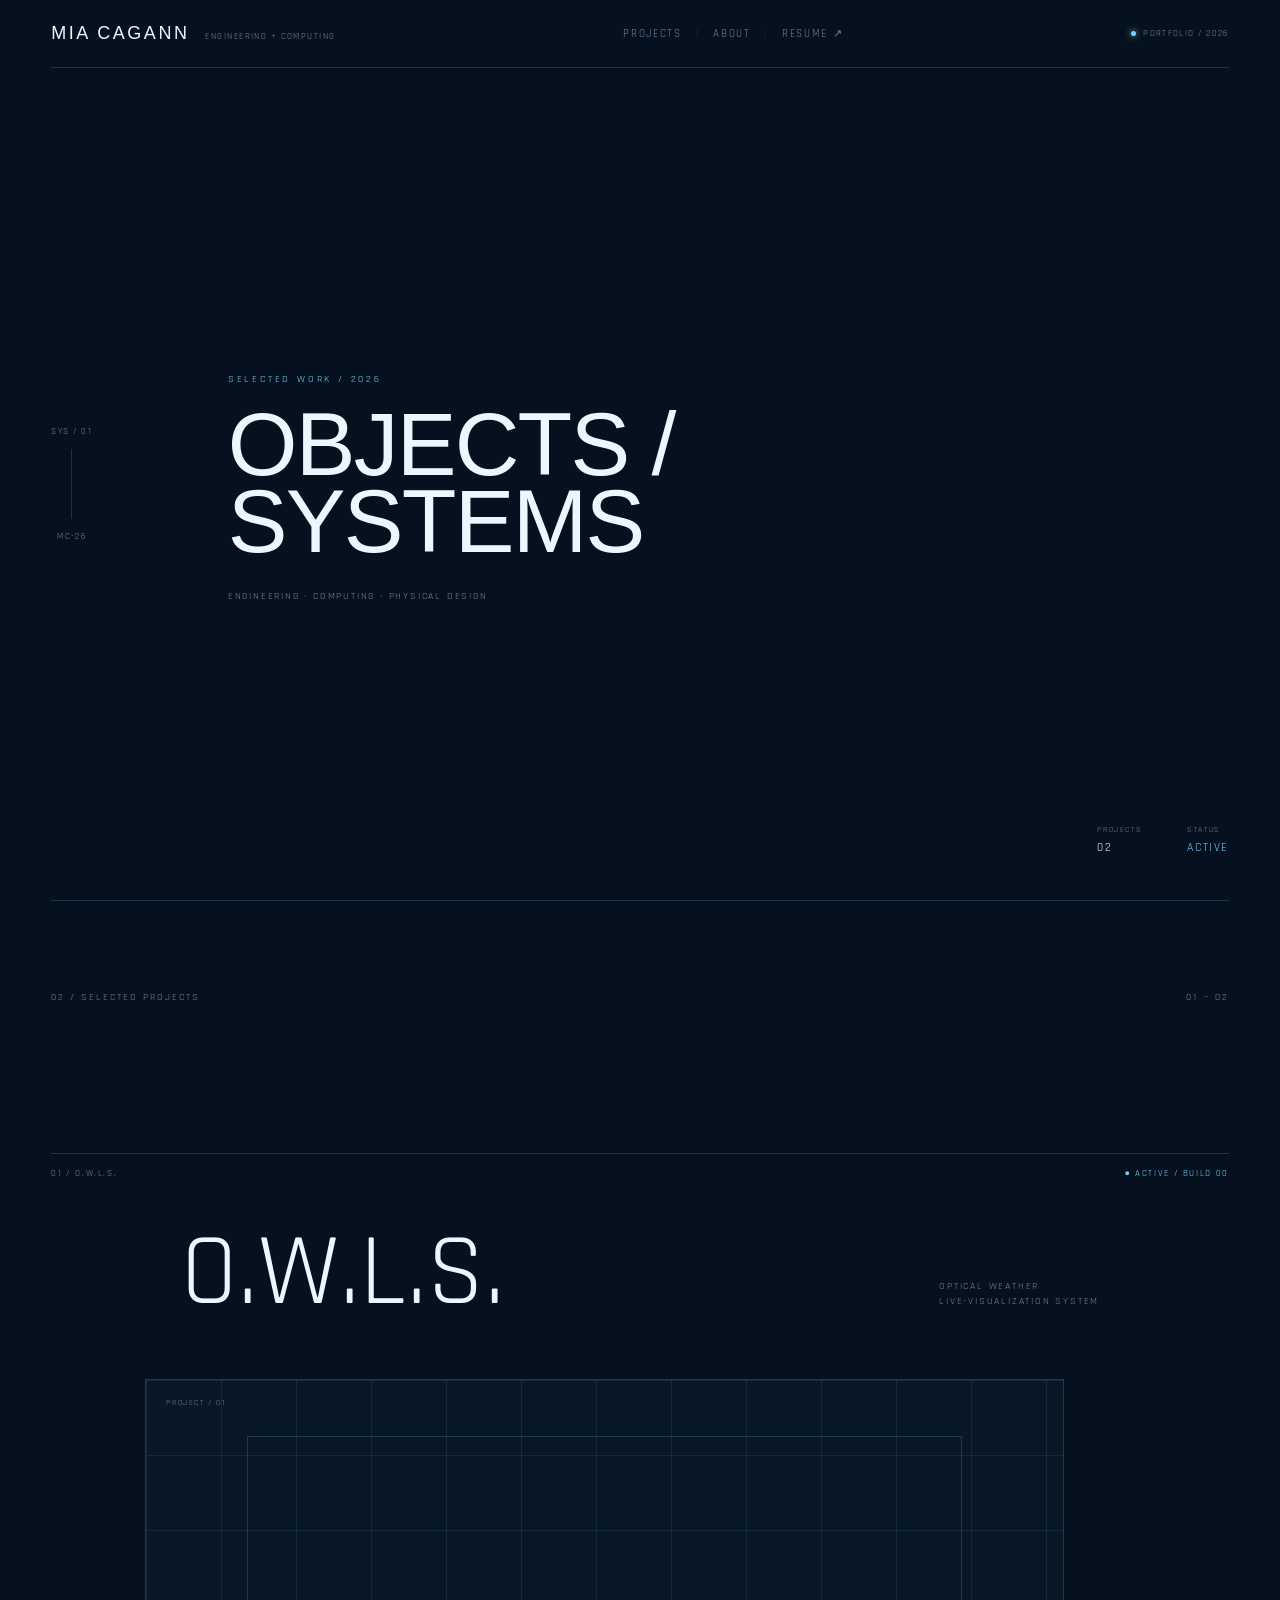
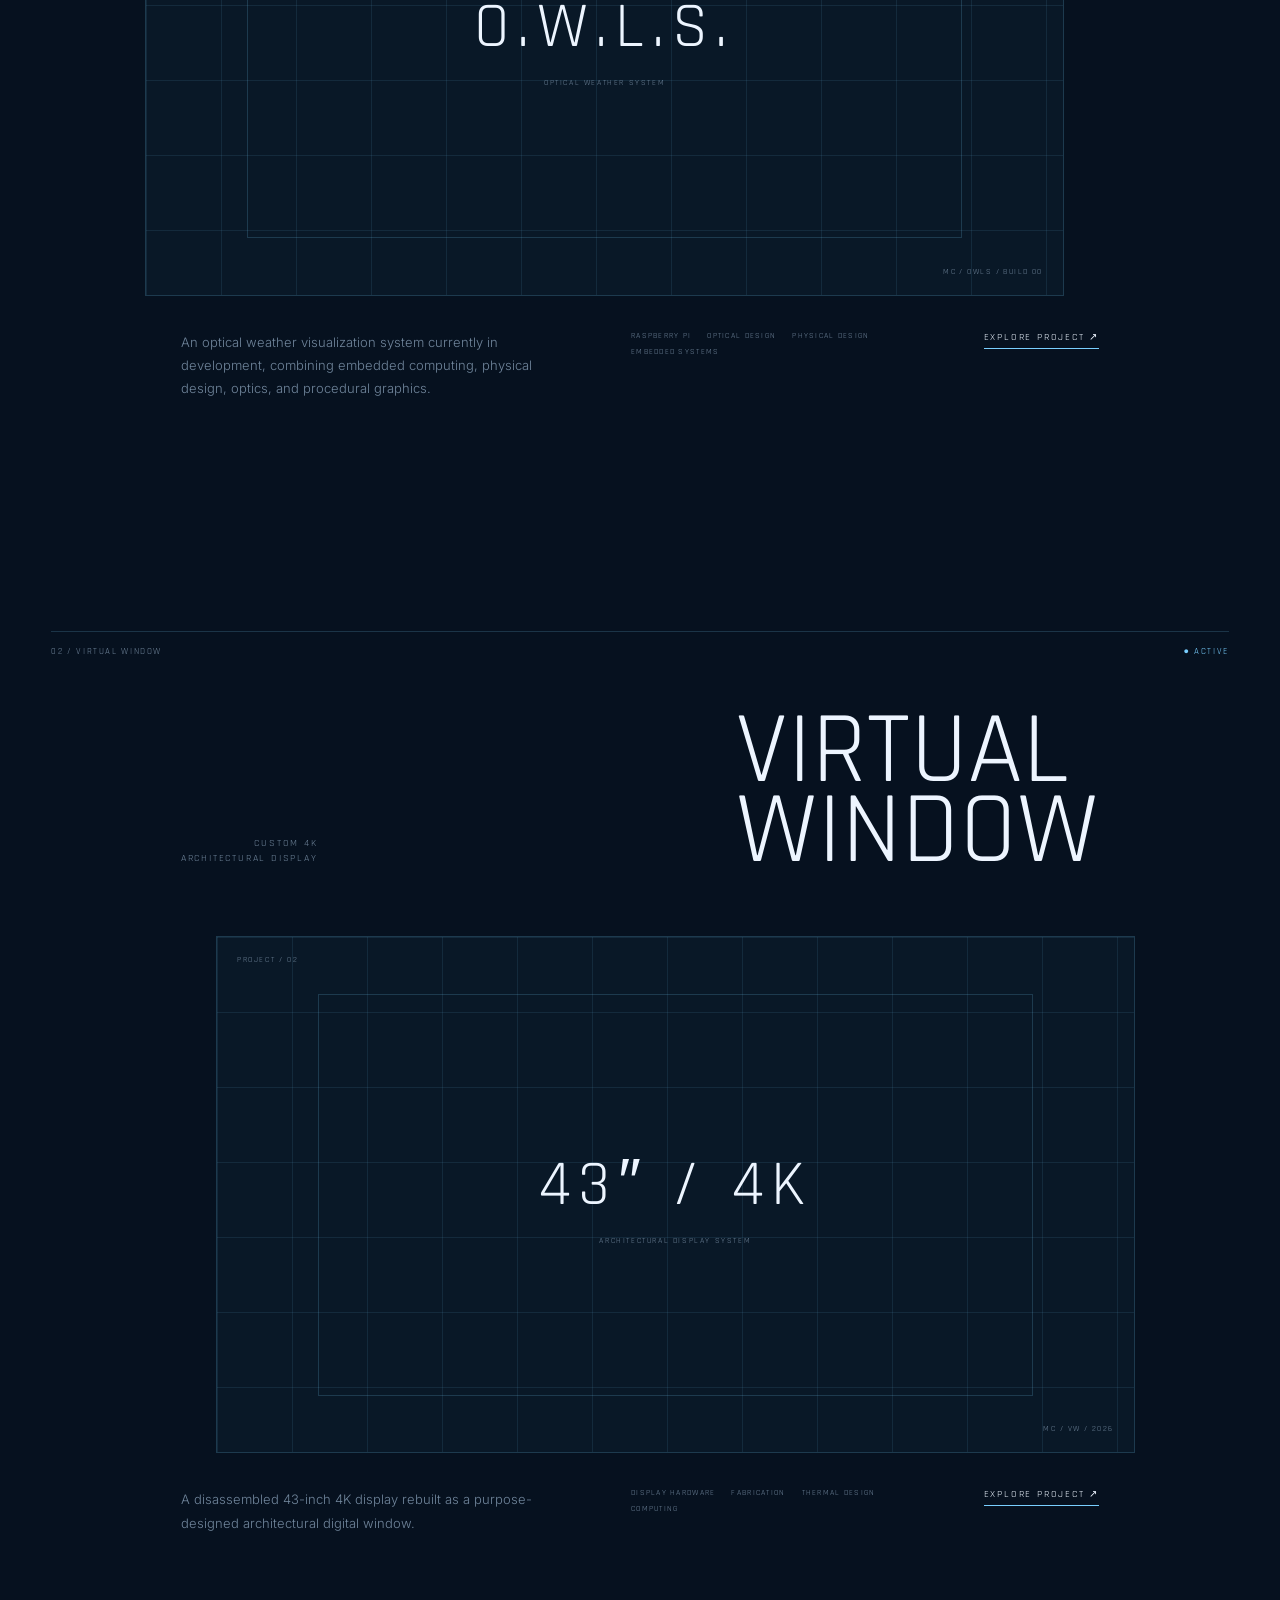
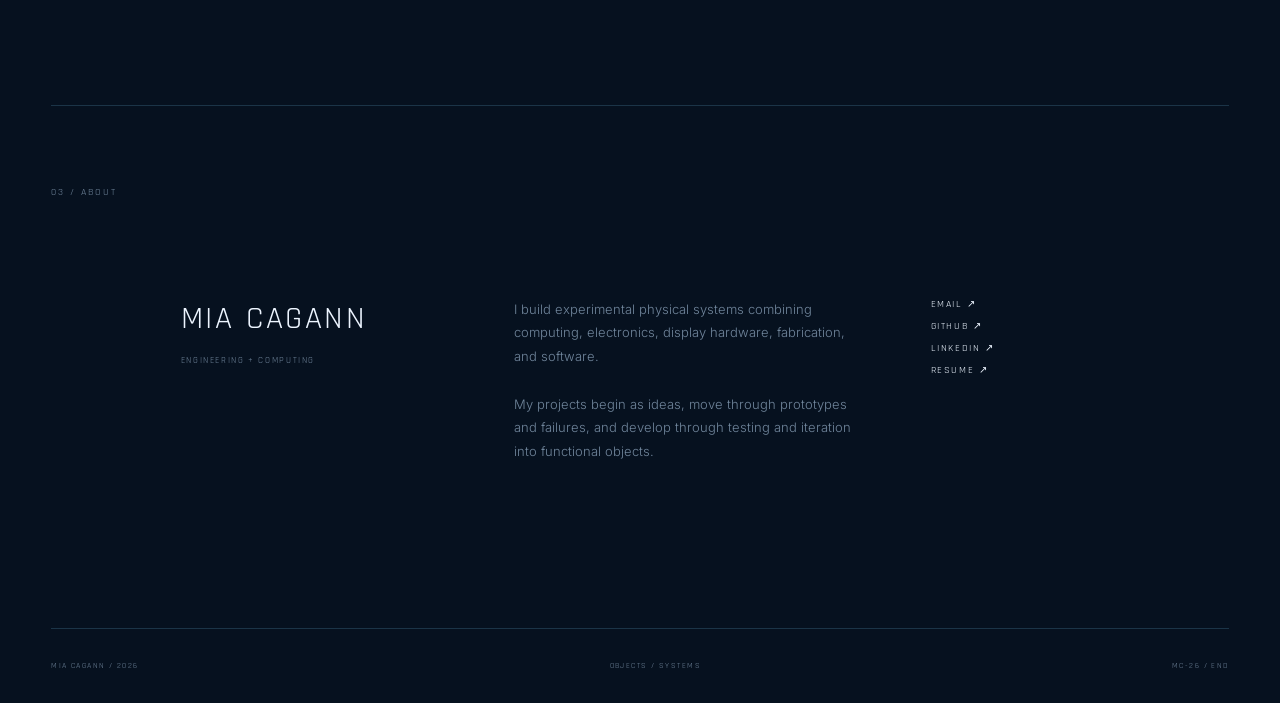
==== commit 15ecdd2f: "Update index.html" ====
--- a/index.html
+++ b/index.html
@@ -26,7 +26,11 @@
             <span>|</span>
             <a href="#about">ABOUT</a>
             <span>|</span>
-            <a href="#">RESUME ↗</a>
+            <a href="assets/Mia-Cagann-Resume.pdf"
+               target="_blank"
+               rel="noopener noreferrer">
+                RESUME ↗
+            </a>
         </nav>
 
         <div class="system-status">
@@ -51,7 +55,9 @@
 
             <div class="hero-main">
 
-                <span class="eyebrow">SELECTED WORK / 2026</span>
+                <span class="eyebrow">
+                    SELECTED WORK / 2026
+                </span>
 
                 <h1>
                     OBJECTS /<br>
@@ -91,7 +97,9 @@
             </div>
 
 
-            <!-- PROJECT 01 -->
+            <!-- =================================================
+                 PROJECT 01 / O.W.L.S.
+            ================================================== -->
 
             <article class="project project-left">
 
@@ -100,7 +108,7 @@
                     <span>01 / O.W.L.S.</span>
 
                     <span class="active">
-                        ● IN DEVELOPMENT
+                        ● ACTIVE / BUILD 00
                     </span>
 
                 </div>
@@ -128,11 +136,13 @@
 
                     <div class="image-center">
                         <span>O.W.L.S.</span>
-                        <small>OPTICAL WEATHER SYSTEM</small>
+                        <small>
+                            OPTICAL WEATHER SYSTEM
+                        </small>
                     </div>
 
                     <span class="image-code">
-                        MC / OWLS / 2026
+                        MC / OWLS / BUILD 00
                     </span>
 
                 </a>
@@ -141,16 +151,16 @@
                 <div class="project-bottom">
 
                     <p class="project-summary">
-                        A desktop optical system translating live
-                        meteorological data into a physical,
-                        hologram-like atmospheric display.
+                        An optical weather visualization system currently
+                        in development, combining embedded computing,
+                        physical design, optics, and procedural graphics.
                     </p>
 
                     <div class="project-tags">
                         <span>RASPBERRY PI</span>
-                        <span>PYTHON</span>
-                        <span>OPTICS</span>
-                        <span>ELECTRONICS</span>
+                        <span>OPTICAL DESIGN</span>
+                        <span>PHYSICAL DESIGN</span>
+                        <span>EMBEDDED SYSTEMS</span>
                     </div>
 
                     <a class="project-link" href="owls.html">
@@ -162,7 +172,9 @@
             </article>
 
 
-            <!-- PROJECT 02 -->
+            <!-- =================================================
+                 PROJECT 02 / VIRTUAL WINDOW
+            ================================================== -->
 
             <article class="project project-right">
 
@@ -171,7 +183,7 @@
                     <span>02 / VIRTUAL WINDOW</span>
 
                     <span class="active">
-                        ● IN DEVELOPMENT
+                        ● ACTIVE
                     </span>
 
                 </div>
@@ -202,7 +214,9 @@
 
                     <div class="image-center">
                         <span>43″ / 4K</span>
-                        <small>ARCHITECTURAL DISPLAY SYSTEM</small>
+                        <small>
+                            ARCHITECTURAL DISPLAY SYSTEM
+                        </small>
                     </div>
 
                     <span class="image-code">
@@ -238,7 +252,9 @@
         </section>
 
 
-        <!-- ABOUT -->
+        <!-- =====================================================
+             ABOUT
+        ====================================================== -->
 
         <section class="about" id="about">
 
@@ -249,9 +265,15 @@
             <div class="about-layout">
 
                 <div class="about-name">
+
                     <h2>MIA CAGANN</h2>
-                    <span>ENGINEERING + COMPUTING</span>
-                </div>
+
+                    <span>
+                        ENGINEERING + COMPUTING
+                    </span>
+
+                </div>
+
 
                 <div class="about-text">
 
@@ -269,10 +291,31 @@
 
                 </div>
 
+
                 <div class="about-links">
-                    <a href="mailto:mcagann80@gmail.comE">EMAIL ↗</a>
-                    <a href="https://github.com/mcag05">GITHUB ↗</a>
-                    <a href="https://www.linkedin.com/in/mia-cagann-6ab14032b/" target="_blank" rel="noopener noreferrer">LINKEDIN ↗</a>
+
+                    <a href="mailto:mcagann80@gmail.com">
+                        EMAIL ↗
+                    </a>
+
+                    <a href="https://github.com/mcag05"
+                       target="_blank"
+                       rel="noopener noreferrer">
+                        GITHUB ↗
+                    </a>
+
+                    <a href="https://www.linkedin.com/in/mia-cagann-6ab14032b/"
+                       target="_blank"
+                       rel="noopener noreferrer">
+                        LINKEDIN ↗
+                    </a>
+
+                    <a href="assets/Mia-Cagann-Resume.pdf"
+                       target="_blank"
+                       rel="noopener noreferrer">
+                        RESUME ↗
+                    </a>
+
                 </div>
 
             </div>
@@ -282,17 +325,23 @@
     </main>
 
 
-    <!-- FOOTER -->
+    <!-- =====================================================
+         FOOTER
+    ====================================================== -->
 
     <footer class="footer">
 
-        <span>MIA CAGANN / 2026</span>
+        <span>
+            MIA CAGANN / 2026
+        </span>
 
         <span>
             OBJECTS / SYSTEMS
         </span>
 
-        <span>MC-26 / END</span>
+        <span>
+            MC-26 / END
+        </span>
 
     </footer>
 
